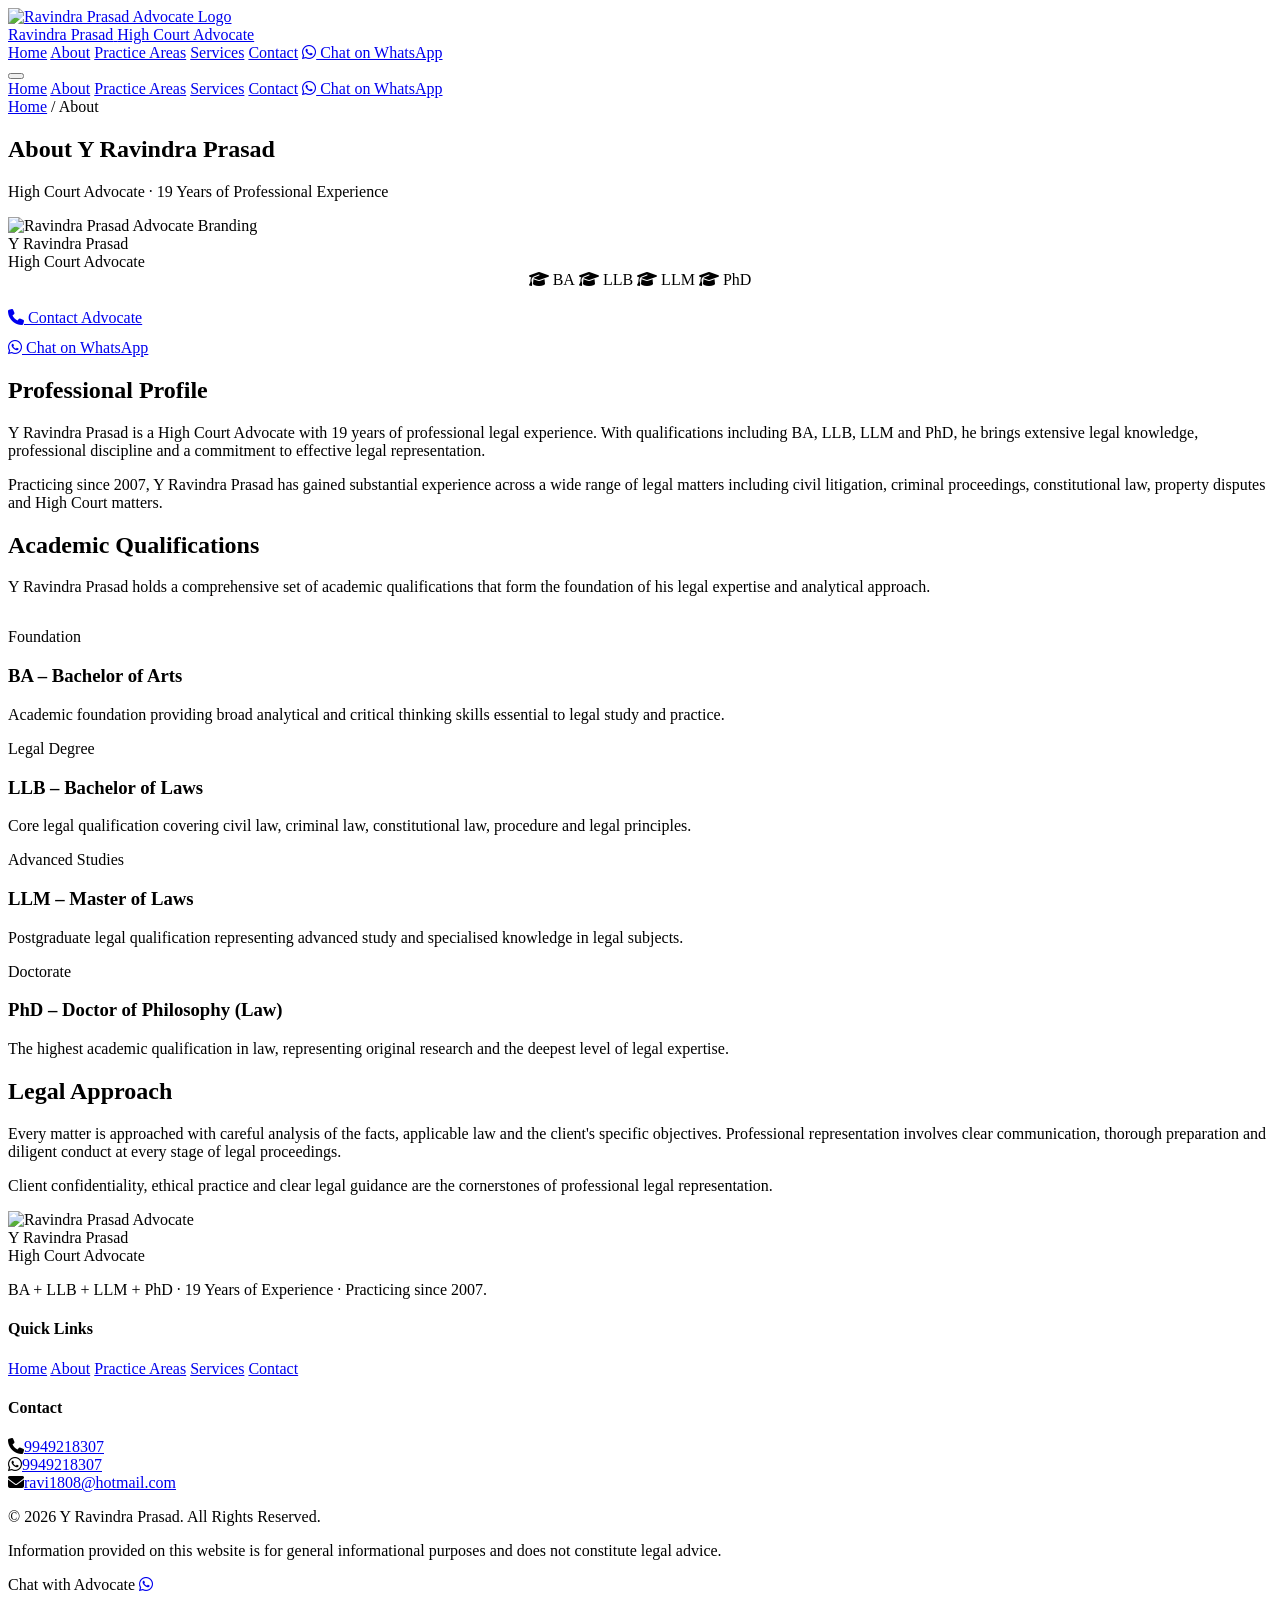
==== about.html @ c6a54601 "Add files via upload 1st build" ====
﻿<!DOCTYPE html>
<html lang="en">
<head>
    <meta charset="UTF-8">
    <meta name="viewport" content="width=device-width, initial-scale=1.0">
    <meta name="description" content="About Y Ravindra Prasad – High Court Advocate with 19 years of experience. Qualifications: BA, LLB, LLM, PhD. Professional profile and legal approach.">
    <meta property="og:title" content="About Y Ravindra Prasad | High Court Advocate">
    <meta name="robots" content="index, follow">
    <title>About | Y Ravindra Prasad – High Court Advocate</title>
    <link rel="stylesheet" href="https://cdnjs.cloudflare.com/ajax/libs/font-awesome/6.5.0/css/all.min.css" crossorigin="anonymous">
    <link rel="stylesheet" href="css/site.css">
    <link rel="stylesheet" href="css/responsive.css">
</head>
<body>

<!-- HEADER (same across all pages) -->
<header id="site-header" role="banner">
    <div class="header-inner">
        <a href="index.html" class="header-logo" aria-label="Ravindra Prasad Advocate Home">
            <img src="images/logo.jpg" alt="Ravindra Prasad Advocate Logo" width="52" height="52">
            <div class="header-logo-text">
                <span class="header-logo-name">Ravindra Prasad</span>
                <span class="header-logo-title">High Court Advocate</span>
            </div>
        </a>
        <nav class="header-nav" role="navigation" aria-label="Main navigation">
            <a href="index.html"          class="nav-link">Home</a>
            <a href="about.html"          class="nav-link">About</a>
            <a href="practice-areas.html" class="nav-link">Practice Areas</a>
            <a href="services.html"       class="nav-link">Services</a>
            <a href="contact.html"        class="nav-link">Contact</a>
            <a href="https://wa.me/919949218307?text=Hello%20Y%20Ravindra%20Prasad%2C%20I%20would%20like%20to%20discuss%20a%20legal%20matter."
               target="_blank" rel="noopener noreferrer" class="btn-whatsapp-nav" aria-label="Chat on WhatsApp">
                <i class="fab fa-whatsapp" aria-hidden="true"></i> Chat on WhatsApp
            </a>
        </nav>
        <button class="hamburger" id="hamburger-btn" aria-label="Toggle mobile menu" aria-expanded="false" aria-controls="mobile-nav">
            <span></span><span></span><span></span>
        </button>
    </div>
    <nav id="mobile-nav" class="mobile-nav" aria-label="Mobile navigation" aria-hidden="true">
        <a href="index.html"          class="nav-link">Home</a>
        <a href="about.html"          class="nav-link">About</a>
        <a href="practice-areas.html" class="nav-link">Practice Areas</a>
        <a href="services.html"       class="nav-link">Services</a>
        <a href="contact.html"        class="nav-link">Contact</a>
        <a href="https://wa.me/919949218307?text=Hello%20Y%20Ravindra%20Prasad%2C%20I%20would%20like%20to%20discuss%20a%20legal%20matter."
           target="_blank" rel="noopener noreferrer" class="btn-whatsapp-nav">
            <i class="fab fa-whatsapp" aria-hidden="true"></i> Chat on WhatsApp
        </a>
    </nav>
</header>

<main class="page-top">
    <!-- Page Hero -->
    <section class="page-hero" aria-labelledby="about-page-title">
        <div class="container">
            <nav class="breadcrumb" aria-label="Breadcrumb">
                <a href="index.html">Home</a>
                <span aria-hidden="true">/</span>
                <span aria-current="page">About</span>
            </nav>
            <h1 id="about-page-title">About <span>Y Ravindra Prasad</span></h1>
            <p>High Court Advocate · 19 Years of Professional Experience</p>
        </div>
    </section>

    <!-- About Content -->
    <section class="section section-white" aria-label="About the advocate">
        <div class="container">
            <div class="about-grid">
                <!-- Left: Logo Card -->
                <aside class="about-logo-box" aria-label="Advocate profile card">
                    <img src="images/logo.jpg" alt="Ravindra Prasad Advocate Branding" width="320" height="320">
                    <div class="about-name">Y Ravindra Prasad</div>
                    <div class="about-desig">High Court Advocate</div>
                    <div class="about-divider"></div>
                    <div style="display:flex;flex-wrap:wrap;justify-content:center;gap:4px;margin-bottom:20px;">
                        <span class="about-badge"><i class="fa fa-graduation-cap" aria-hidden="true"></i> BA</span>
                        <span class="about-badge"><i class="fa fa-graduation-cap" aria-hidden="true"></i> LLB</span>
                        <span class="about-badge"><i class="fa fa-graduation-cap" aria-hidden="true"></i> LLM</span>
                        <span class="about-badge"><i class="fa fa-graduation-cap" aria-hidden="true"></i> PhD</span>
                    </div>
                    <a href="contact.html" class="btn btn-gold" id="about-contact-btn" style="width:100%;justify-content:center;">
                        <i class="fa fa-phone" aria-hidden="true"></i> Contact Advocate
                    </a>
                    <div style="margin-top:12px;">
                        <a href="https://wa.me/919949218307?text=Hello%20Y%20Ravindra%20Prasad%2C%20I%20would%20like%20to%20discuss%20a%20legal%20matter."
                           target="_blank" rel="noopener noreferrer"
                           class="btn btn-whatsapp" id="about-wa-btn" style="width:100%;justify-content:center;" aria-label="WhatsApp Ravindra Prasad">
                            <i class="fab fa-whatsapp" aria-hidden="true"></i> Chat on WhatsApp
                        </a>
                    </div>
                </aside>

                <!-- Right: Content -->
                <div class="about-content">
                    <section aria-labelledby="profile-heading">
                        <h2 id="profile-heading" class="fade-up">Professional Profile</h2>
                        <p class="fade-up">
                            Y Ravindra Prasad is a High Court Advocate with 19 years of professional legal experience.
                            With qualifications including BA, LLB, LLM and PhD, he brings extensive legal knowledge,
                            professional discipline and a commitment to effective legal representation.
                        </p>
                        <p class="fade-up">
                            Practicing since 2007, Y Ravindra Prasad has gained substantial experience across a wide
                            range of legal matters including civil litigation, criminal proceedings, constitutional law,
                            property disputes and High Court matters.
                        </p>
                    </section>

                    <section class="mt-32" aria-labelledby="qualifications-heading">
                        <h2 id="qualifications-heading" class="fade-up">Academic Qualifications</h2>
                        <p class="fade-up" style="margin-bottom:32px;">
                            Y Ravindra Prasad holds a comprehensive set of academic qualifications that form the
                            foundation of his legal expertise and analytical approach.
                        </p>
                        <div class="timeline" role="list">
                            <div class="timeline-item fade-up" role="listitem">
                                <div class="timeline-dot" aria-hidden="true"></div>
                                <div class="timeline-year">Foundation</div>
                                <h3 class="timeline-title">BA – Bachelor of Arts</h3>
                                <p class="timeline-body">Academic foundation providing broad analytical and critical thinking skills essential to legal study and practice.</p>
                            </div>
                            <div class="timeline-item fade-up" role="listitem">
                                <div class="timeline-dot" aria-hidden="true"></div>
                                <div class="timeline-year">Legal Degree</div>
                                <h3 class="timeline-title">LLB – Bachelor of Laws</h3>
                                <p class="timeline-body">Core legal qualification covering civil law, criminal law, constitutional law, procedure and legal principles.</p>
                            </div>
                            <div class="timeline-item fade-up" role="listitem">
                                <div class="timeline-dot" aria-hidden="true"></div>
                                <div class="timeline-year">Advanced Studies</div>
                                <h3 class="timeline-title">LLM – Master of Laws</h3>
                                <p class="timeline-body">Postgraduate legal qualification representing advanced study and specialised knowledge in legal subjects.</p>
                            </div>
                            <div class="timeline-item fade-up" role="listitem">
                                <div class="timeline-dot" aria-hidden="true"></div>
                                <div class="timeline-year">Doctorate</div>
                                <h3 class="timeline-title">PhD – Doctor of Philosophy (Law)</h3>
                                <p class="timeline-body">The highest academic qualification in law, representing original research and the deepest level of legal expertise.</p>
                            </div>
                        </div>
                    </section>

                    <section class="mt-32" aria-labelledby="approach-heading">
                        <h2 id="approach-heading" class="fade-up">Legal Approach</h2>
                        <p class="fade-up">
                            Every matter is approached with careful analysis of the facts, applicable law and the
                            client's specific objectives. Professional representation involves clear communication,
                            thorough preparation and diligent conduct at every stage of legal proceedings.
                        </p>
                        <p class="fade-up">
                            Client confidentiality, ethical practice and clear legal guidance are the cornerstones
                            of professional legal representation.
                        </p>
                    </section>
                </div>
            </div>
        </div>
    </section>
</main>

<!-- FOOTER -->
<footer id="site-footer" role="contentinfo">
    <div class="container">
        <div class="footer-grid">
            <div class="footer-brand">
                <div class="footer-logo">
                    <img src="images/logo.jpg" alt="Ravindra Prasad Advocate" width="48" height="48">
                    <div>
                        <div class="footer-logo-name">Y Ravindra Prasad</div>
                        <div class="footer-logo-title">High Court Advocate</div>
                    </div>
                </div>
                <p class="footer-desc">BA + LLB + LLM + PhD · 19 Years of Experience · Practicing since 2007.</p>
                
            </div>
            
                        <div class="footer-col">
                <h4>Quick Links</h4>
                <nav class="footer-links" aria-label="Footer navigation">
                    <a href="index.html">Home</a>
                    <a href="about.html">About</a>
                    <a href="practice-areas.html">Practice Areas</a>
                    <a href="services.html">Services</a>
                    <a href="contact.html">Contact</a>
                </nav>
            </div>
<div class="footer-col">
                <h4>Contact</h4>
                <div class="footer-contact-items">
                    <div class="footer-contact-item"><i class="fa fa-phone" aria-hidden="true"></i><a href="tel:+919949218307">9949218307</a></div>
                    <div class="footer-contact-item"><i class="fab fa-whatsapp" aria-hidden="true"></i><a href="https://wa.me/919949218307" target="_blank" rel="noopener noreferrer">9949218307</a></div>
                    <div class="footer-contact-item"><i class="fa fa-envelope" aria-hidden="true"></i><a href="mailto:ravi1808@hotmail.com">ravi1808@hotmail.com</a></div>
                </div>
            </div>
        </div>
        <div class="footer-bottom">
            <p class="footer-copy">&copy; 2026 Y Ravindra Prasad. All Rights Reserved.</p>
            <p class="footer-legal">Information provided on this website is for general informational purposes and does not constitute legal advice.</p>
        </div>
    </div>
</footer>

<div id="float-wa" aria-label="WhatsApp quick contact">
    <span class="float-wa-tooltip">Chat with Advocate</span>
    <a href="https://wa.me/919949218307?text=Hello%20Y%20Ravindra%20Prasad%2C%20I%20would%20like%20to%20discuss%20a%20legal%20matter."
       target="_blank" rel="noopener noreferrer" class="float-wa-btn" id="float-wa-btn" aria-label="Open WhatsApp">
        <i class="fab fa-whatsapp" aria-hidden="true"></i>
    </a>
</div>

<script src="https://code.jquery.com/jquery-3.7.1.min.js" crossorigin="anonymous"></script>
<script src="js/navigation.js"></script>
<script src="js/site.js"></script>
</body>
</html>
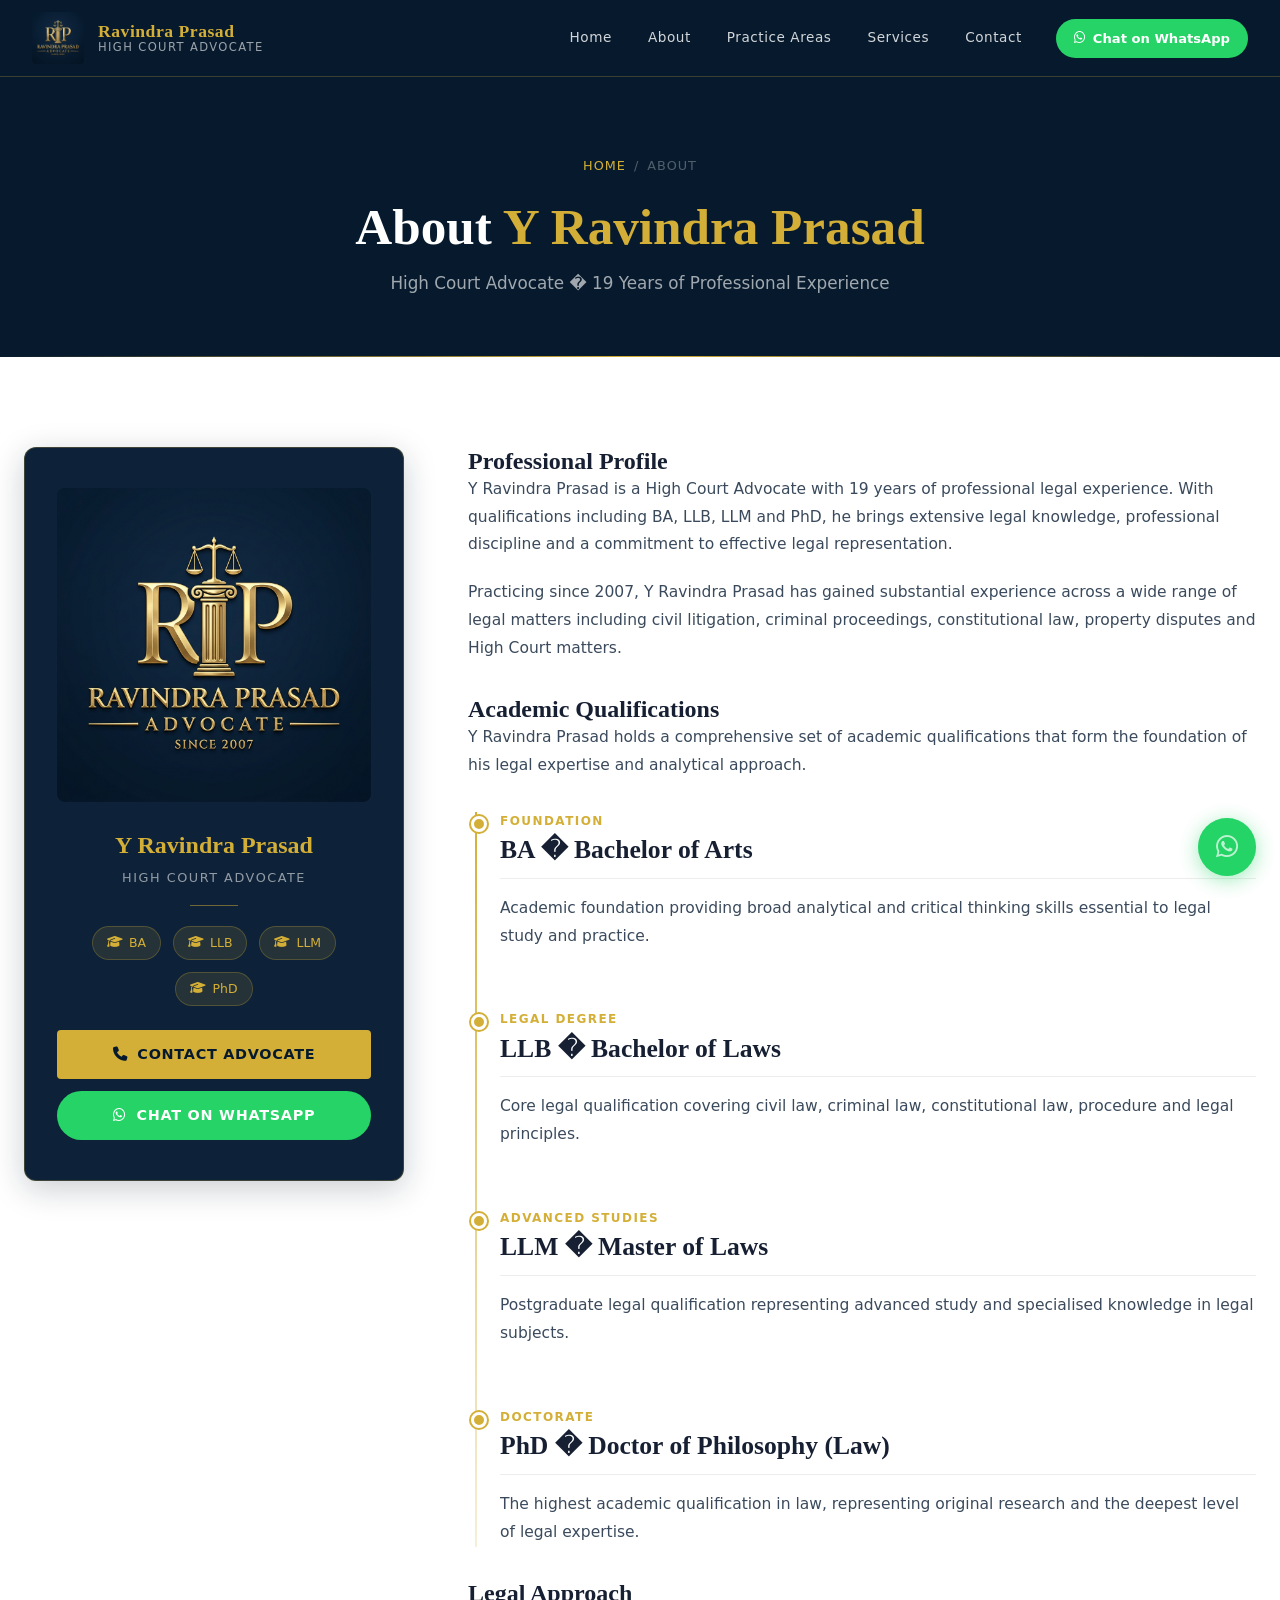
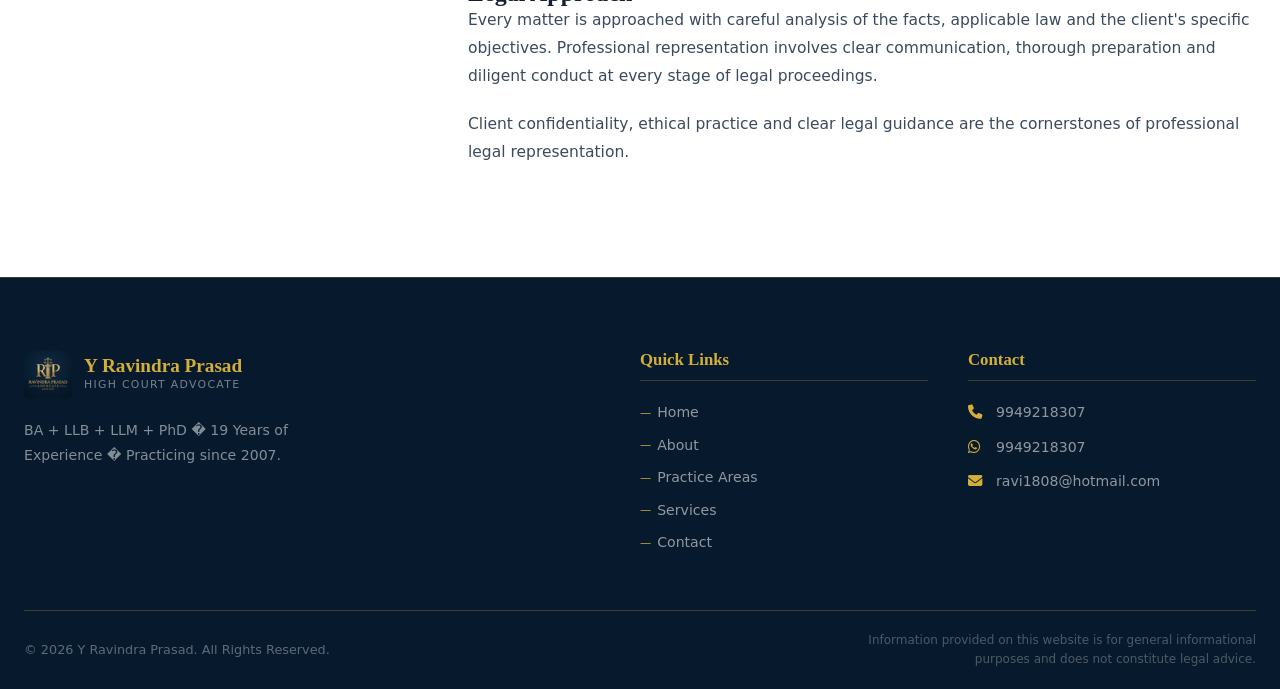
==== commit 7d62b51b: "Add files via upload cleared folder structure" ====
--- a/about.html
+++ b/about.html
@@ -1,34 +1,34 @@
-﻿<!DOCTYPE html>
+<!DOCTYPE html>
 <html lang="en">
 <head>
     <meta charset="UTF-8">
     <meta name="viewport" content="width=device-width, initial-scale=1.0">
-    <meta name="description" content="About Y Ravindra Prasad – High Court Advocate with 19 years of experience. Qualifications: BA, LLB, LLM, PhD. Professional profile and legal approach.">
+    <meta name="description" content="About Y Ravindra Prasad � High Court Advocate with 19 years of experience. Qualifications: BA, LLB, LLM, PhD. Professional profile and legal approach.">
     <meta property="og:title" content="About Y Ravindra Prasad | High Court Advocate">
     <meta name="robots" content="index, follow">
-    <title>About | Y Ravindra Prasad – High Court Advocate</title>
+    <title>About | Y Ravindra Prasad � High Court Advocate</title>
     <link rel="stylesheet" href="https://cdnjs.cloudflare.com/ajax/libs/font-awesome/6.5.0/css/all.min.css" crossorigin="anonymous">
-    <link rel="stylesheet" href="css/site.css">
-    <link rel="stylesheet" href="css/responsive.css">
+    <link rel="stylesheet" href="./site.css">
+    <link rel="stylesheet" href="./responsive.css">
 </head>
 <body>
 
 <!-- HEADER (same across all pages) -->
 <header id="site-header" role="banner">
     <div class="header-inner">
-        <a href="index.html" class="header-logo" aria-label="Ravindra Prasad Advocate Home">
-            <img src="images/logo.jpg" alt="Ravindra Prasad Advocate Logo" width="52" height="52">
+        <a href="./index.html" class="header-logo" aria-label="Ravindra Prasad Advocate Home">
+            <img src="./logo.jpg" alt="Ravindra Prasad Advocate Logo" width="52" height="52">
             <div class="header-logo-text">
                 <span class="header-logo-name">Ravindra Prasad</span>
                 <span class="header-logo-title">High Court Advocate</span>
             </div>
         </a>
         <nav class="header-nav" role="navigation" aria-label="Main navigation">
-            <a href="index.html"          class="nav-link">Home</a>
-            <a href="about.html"          class="nav-link">About</a>
-            <a href="practice-areas.html" class="nav-link">Practice Areas</a>
-            <a href="services.html"       class="nav-link">Services</a>
-            <a href="contact.html"        class="nav-link">Contact</a>
+            <a href="./index.html"          class="nav-link">Home</a>
+            <a href="./about.html"          class="nav-link">About</a>
+            <a href="./practice-areas.html" class="nav-link">Practice Areas</a>
+            <a href="./services.html"       class="nav-link">Services</a>
+            <a href="./contact.html"        class="nav-link">Contact</a>
             <a href="https://wa.me/919949218307?text=Hello%20Y%20Ravindra%20Prasad%2C%20I%20would%20like%20to%20discuss%20a%20legal%20matter."
                target="_blank" rel="noopener noreferrer" class="btn-whatsapp-nav" aria-label="Chat on WhatsApp">
                 <i class="fab fa-whatsapp" aria-hidden="true"></i> Chat on WhatsApp
@@ -39,11 +39,11 @@
         </button>
     </div>
     <nav id="mobile-nav" class="mobile-nav" aria-label="Mobile navigation" aria-hidden="true">
-        <a href="index.html"          class="nav-link">Home</a>
-        <a href="about.html"          class="nav-link">About</a>
-        <a href="practice-areas.html" class="nav-link">Practice Areas</a>
-        <a href="services.html"       class="nav-link">Services</a>
-        <a href="contact.html"        class="nav-link">Contact</a>
+        <a href="./index.html"          class="nav-link">Home</a>
+        <a href="./about.html"          class="nav-link">About</a>
+        <a href="./practice-areas.html" class="nav-link">Practice Areas</a>
+        <a href="./services.html"       class="nav-link">Services</a>
+        <a href="./contact.html"        class="nav-link">Contact</a>
         <a href="https://wa.me/919949218307?text=Hello%20Y%20Ravindra%20Prasad%2C%20I%20would%20like%20to%20discuss%20a%20legal%20matter."
            target="_blank" rel="noopener noreferrer" class="btn-whatsapp-nav">
             <i class="fab fa-whatsapp" aria-hidden="true"></i> Chat on WhatsApp
@@ -56,12 +56,12 @@
     <section class="page-hero" aria-labelledby="about-page-title">
         <div class="container">
             <nav class="breadcrumb" aria-label="Breadcrumb">
-                <a href="index.html">Home</a>
+                <a href="./index.html">Home</a>
                 <span aria-hidden="true">/</span>
                 <span aria-current="page">About</span>
             </nav>
             <h1 id="about-page-title">About <span>Y Ravindra Prasad</span></h1>
-            <p>High Court Advocate · 19 Years of Professional Experience</p>
+            <p>High Court Advocate � 19 Years of Professional Experience</p>
         </div>
     </section>
 
@@ -71,7 +71,7 @@
             <div class="about-grid">
                 <!-- Left: Logo Card -->
                 <aside class="about-logo-box" aria-label="Advocate profile card">
-                    <img src="images/logo.jpg" alt="Ravindra Prasad Advocate Branding" width="320" height="320">
+                    <img src="./logo.jpg" alt="Ravindra Prasad Advocate Branding" width="320" height="320">
                     <div class="about-name">Y Ravindra Prasad</div>
                     <div class="about-desig">High Court Advocate</div>
                     <div class="about-divider"></div>
@@ -81,7 +81,7 @@
                         <span class="about-badge"><i class="fa fa-graduation-cap" aria-hidden="true"></i> LLM</span>
                         <span class="about-badge"><i class="fa fa-graduation-cap" aria-hidden="true"></i> PhD</span>
                     </div>
-                    <a href="contact.html" class="btn btn-gold" id="about-contact-btn" style="width:100%;justify-content:center;">
+                    <a href="./contact.html" class="btn btn-gold" id="about-contact-btn" style="width:100%;justify-content:center;">
                         <i class="fa fa-phone" aria-hidden="true"></i> Contact Advocate
                     </a>
                     <div style="margin-top:12px;">
@@ -119,25 +119,25 @@
                             <div class="timeline-item fade-up" role="listitem">
                                 <div class="timeline-dot" aria-hidden="true"></div>
                                 <div class="timeline-year">Foundation</div>
-                                <h3 class="timeline-title">BA – Bachelor of Arts</h3>
+                                <h3 class="timeline-title">BA � Bachelor of Arts</h3>
                                 <p class="timeline-body">Academic foundation providing broad analytical and critical thinking skills essential to legal study and practice.</p>
                             </div>
                             <div class="timeline-item fade-up" role="listitem">
                                 <div class="timeline-dot" aria-hidden="true"></div>
                                 <div class="timeline-year">Legal Degree</div>
-                                <h3 class="timeline-title">LLB – Bachelor of Laws</h3>
+                                <h3 class="timeline-title">LLB � Bachelor of Laws</h3>
                                 <p class="timeline-body">Core legal qualification covering civil law, criminal law, constitutional law, procedure and legal principles.</p>
                             </div>
                             <div class="timeline-item fade-up" role="listitem">
                                 <div class="timeline-dot" aria-hidden="true"></div>
                                 <div class="timeline-year">Advanced Studies</div>
-                                <h3 class="timeline-title">LLM – Master of Laws</h3>
+                                <h3 class="timeline-title">LLM � Master of Laws</h3>
                                 <p class="timeline-body">Postgraduate legal qualification representing advanced study and specialised knowledge in legal subjects.</p>
                             </div>
                             <div class="timeline-item fade-up" role="listitem">
                                 <div class="timeline-dot" aria-hidden="true"></div>
                                 <div class="timeline-year">Doctorate</div>
-                                <h3 class="timeline-title">PhD – Doctor of Philosophy (Law)</h3>
+                                <h3 class="timeline-title">PhD � Doctor of Philosophy (Law)</h3>
                                 <p class="timeline-body">The highest academic qualification in law, representing original research and the deepest level of legal expertise.</p>
                             </div>
                         </div>
@@ -167,24 +167,24 @@
         <div class="footer-grid">
             <div class="footer-brand">
                 <div class="footer-logo">
-                    <img src="images/logo.jpg" alt="Ravindra Prasad Advocate" width="48" height="48">
+                    <img src="./logo.jpg" alt="Ravindra Prasad Advocate" width="48" height="48">
                     <div>
                         <div class="footer-logo-name">Y Ravindra Prasad</div>
                         <div class="footer-logo-title">High Court Advocate</div>
                     </div>
                 </div>
-                <p class="footer-desc">BA + LLB + LLM + PhD · 19 Years of Experience · Practicing since 2007.</p>
+                <p class="footer-desc">BA + LLB + LLM + PhD � 19 Years of Experience � Practicing since 2007.</p>
                 
             </div>
             
                         <div class="footer-col">
                 <h4>Quick Links</h4>
                 <nav class="footer-links" aria-label="Footer navigation">
-                    <a href="index.html">Home</a>
-                    <a href="about.html">About</a>
-                    <a href="practice-areas.html">Practice Areas</a>
-                    <a href="services.html">Services</a>
-                    <a href="contact.html">Contact</a>
+                    <a href="./index.html">Home</a>
+                    <a href="./about.html">About</a>
+                    <a href="./practice-areas.html">Practice Areas</a>
+                    <a href="./services.html">Services</a>
+                    <a href="./contact.html">Contact</a>
                 </nav>
             </div>
 <div class="footer-col">
@@ -212,7 +212,7 @@
 </div>
 
 <script src="https://code.jquery.com/jquery-3.7.1.min.js" crossorigin="anonymous"></script>
-<script src="js/navigation.js"></script>
-<script src="js/site.js"></script>
+<script src="./navigation.js"></script>
+<script src="./site.js"></script>
 </body>
 </html>
--- a/site.css
+++ b/site.css
@@ -0,0 +1,1111 @@
+/* ================================================================
+   RAVINDRA PRASAD – HIGH COURT ADVOCATE
+   site.css – Core Design System
+   ================================================================ */
+
+/* ── Google Fonts ─────────────────────────────────────────────── */
+@import url('https://fonts.googleapis.com/css2?family=Cormorant+Garamond:ital,wght@0,300;0,400;0,500;0,600;0,700;1,400;1,600&family=Inter:wght@300;400;500;600;700&display=swap');
+
+/* ── CSS Custom Properties (Design Tokens) ───────────────────── */
+:root {
+    --navy:          #071A2D;
+    --navy-mid:      #0B1F33;
+    --navy-light:    #102A43;
+    --navy-card:     #0D2238;
+    --gold:          #D4AF37;
+    --gold-light:    #E6C766;
+    --gold-dim:      #B8962E;
+    --gold-pale:     rgba(212,175,55,0.12);
+    --white:         #FFFFFF;
+    --off-white:     #F7F8FA;
+    --text-dark:     #172033;
+    --text-mid:      #3A4A5C;
+    --text-muted:    #6B7A8D;
+    --border-gold:   rgba(212,175,55,0.25);
+    --border-light:  rgba(255,255,255,0.08);
+    --shadow-sm:     0 2px 12px rgba(7,26,45,0.15);
+    --shadow-md:     0 8px 32px rgba(7,26,45,0.22);
+    --shadow-lg:     0 16px 56px rgba(7,26,45,0.30);
+    --radius-sm:     4px;
+    --radius-md:     8px;
+    --radius-lg:     12px;
+    --transition:    all 0.3s cubic-bezier(0.4,0,0.2,1);
+    --font-heading:  'Cormorant Garamond', Georgia, serif;
+    --font-body:     'Inter', system-ui, sans-serif;
+}
+
+/* ── Reset & Base ─────────────────────────────────────────────── */
+*, *::before, *::after { box-sizing: border-box; margin: 0; padding: 0; }
+
+html { scroll-behavior: smooth; font-size: 16px; }
+
+body {
+    font-family: var(--font-body);
+    color: var(--text-dark);
+    background: var(--off-white);
+    line-height: 1.6;
+    -webkit-font-smoothing: antialiased;
+}
+
+img { max-width: 100%; height: auto; display: block; }
+a { text-decoration: none; color: inherit; }
+ul { list-style: none; }
+
+/* ── Typography ───────────────────────────────────────────────── */
+h1, h2, h3, h4, h5 { font-family: var(--font-heading); line-height: 1.2; }
+
+.heading-xl  { font-size: clamp(2.2rem, 4.5vw, 3.6rem); font-weight: 600; }
+.heading-lg  { font-size: clamp(1.8rem, 3.5vw, 2.8rem); font-weight: 600; }
+.heading-md  { font-size: clamp(1.4rem, 2.5vw, 2rem);   font-weight: 500; }
+.heading-sm  { font-size: 1.25rem; font-weight: 600; }
+
+.text-gold   { color: var(--gold); }
+.text-white  { color: var(--white); }
+.text-muted  { color: var(--text-muted); }
+.text-center { text-align: center; }
+
+/* ── Section Utilities ────────────────────────────────────────── */
+.section { padding: 90px 0; }
+.section-navy { background: var(--navy); color: var(--white); }
+.section-white { background: var(--white); }
+.section-off  { background: var(--off-white); }
+
+.container {
+    max-width: 1200px;
+    margin: 0 auto;
+    padding: 0 24px;
+}
+
+.section-header {
+    text-align: center;
+    margin-bottom: 60px;
+}
+.section-header h2 {
+    font-family: var(--font-heading);
+    font-size: clamp(2rem, 4vw, 3rem);
+    font-weight: 600;
+}
+.section-header .gold-line {
+    display: inline-block;
+    width: 64px;
+    height: 2px;
+    background: var(--gold);
+    margin: 16px auto;
+}
+.section-header p {
+    font-size: 1.05rem;
+    color: var(--text-muted);
+    max-width: 560px;
+    margin: 0 auto;
+}
+.section-navy .section-header p { color: rgba(255,255,255,0.65); }
+
+/* ── HEADER ───────────────────────────────────────────────────── */
+#site-header {
+    position: fixed;
+    top: 0; left: 0; right: 0;
+    z-index: 1000;
+    background: var(--navy);
+    border-bottom: 1px solid var(--border-gold);
+    transition: var(--transition);
+}
+#site-header.scrolled {
+    background: rgba(7,26,45,0.97);
+    backdrop-filter: blur(12px);
+    box-shadow: var(--shadow-md);
+}
+
+.header-inner {
+    display: flex;
+    align-items: center;
+    justify-content: space-between;
+    height: 76px;
+    padding: 0 32px;
+    max-width: 1280px;
+    margin: 0 auto;
+}
+
+/* Logo */
+.header-logo {
+    display: flex;
+    align-items: center;
+    gap: 14px;
+    text-decoration: none;
+    flex-shrink: 0;
+}
+.header-logo img {
+    height: 52px;
+    width: auto;
+    object-fit: contain;
+    border-radius: var(--radius-sm);
+}
+.header-logo-text { display: flex; flex-direction: column; line-height: 1.1; }
+.header-logo-name {
+    font-family: var(--font-heading);
+    font-size: 1.1rem;
+    font-weight: 600;
+    color: var(--gold);
+    letter-spacing: 0.03em;
+}
+.header-logo-title {
+    font-size: 0.72rem;
+    color: rgba(255,255,255,0.6);
+    letter-spacing: 0.12em;
+    text-transform: uppercase;
+}
+
+/* Navigation */
+.header-nav { display: flex; align-items: center; gap: 8px; }
+.nav-link {
+    font-size: 0.85rem;
+    font-weight: 500;
+    color: rgba(255,255,255,0.82);
+    padding: 8px 14px;
+    border-radius: var(--radius-sm);
+    letter-spacing: 0.04em;
+    transition: var(--transition);
+    position: relative;
+}
+.nav-link::after {
+    content: '';
+    position: absolute;
+    bottom: 2px; left: 14px; right: 14px;
+    height: 1.5px;
+    background: var(--gold);
+    transform: scaleX(0);
+    transition: transform 0.25s ease;
+}
+.nav-link:hover, .nav-link.active { color: var(--gold); }
+.nav-link:hover::after, .nav-link.active::after { transform: scaleX(1); }
+
+/* WhatsApp Button */
+.btn-whatsapp-nav {
+    display: flex;
+    align-items: center;
+    gap: 8px;
+    background: #25D366;
+    color: var(--white);
+    padding: 9px 18px;
+    border-radius: 50px;
+    font-size: 0.82rem;
+    font-weight: 600;
+    margin-left: 12px;
+    transition: var(--transition);
+    white-space: nowrap;
+}
+.btn-whatsapp-nav:hover { background: #20ba58; transform: translateY(-1px); box-shadow: 0 4px 16px rgba(37,211,102,0.4); }
+
+/* Hamburger */
+.hamburger {
+    display: none;
+    flex-direction: column;
+    gap: 5px;
+    cursor: pointer;
+    padding: 8px;
+    background: none;
+    border: none;
+}
+.hamburger span {
+    display: block;
+    width: 24px;
+    height: 2px;
+    background: var(--gold);
+    border-radius: 2px;
+    transition: var(--transition);
+}
+.hamburger.open span:nth-child(1) { transform: rotate(45deg) translate(5px, 5px); }
+.hamburger.open span:nth-child(2) { opacity: 0; }
+.hamburger.open span:nth-child(3) { transform: rotate(-45deg) translate(5px, -5px); }
+
+/* Mobile Nav */
+.mobile-nav {
+    display: none;
+    flex-direction: column;
+    background: var(--navy-mid);
+    padding: 16px 24px 24px;
+    border-top: 1px solid var(--border-gold);
+}
+.mobile-nav.open { display: flex; }
+.mobile-nav .nav-link { padding: 12px 0; border-bottom: 1px solid var(--border-light); border-radius: 0; }
+.mobile-nav .nav-link::after { display: none; }
+.mobile-nav .btn-whatsapp-nav { margin: 16px 0 0; justify-content: center; }
+
+/* Page spacer */
+.page-top { padding-top: 76px; }
+
+/* ── BUTTONS ──────────────────────────────────────────────────── */
+.btn {
+    display: inline-flex;
+    align-items: center;
+    gap: 10px;
+    padding: 13px 28px;
+    border-radius: var(--radius-sm);
+    font-family: var(--font-body);
+    font-size: 0.9rem;
+    font-weight: 600;
+    letter-spacing: 0.05em;
+    text-transform: uppercase;
+    cursor: pointer;
+    border: none;
+    transition: var(--transition);
+}
+.btn-gold {
+    background: var(--gold);
+    color: var(--navy);
+}
+.btn-gold:hover {
+    background: var(--gold-light);
+    transform: translateY(-2px);
+    box-shadow: 0 8px 24px rgba(212,175,55,0.35);
+}
+.btn-outline-gold {
+    background: transparent;
+    color: var(--gold);
+    border: 1.5px solid var(--gold);
+}
+.btn-outline-gold:hover {
+    background: var(--gold-pale);
+    transform: translateY(-2px);
+}
+.btn-outline-white {
+    background: transparent;
+    color: var(--white);
+    border: 1.5px solid rgba(255,255,255,0.5);
+}
+.btn-outline-white:hover {
+    border-color: var(--gold);
+    color: var(--gold);
+}
+.btn-whatsapp {
+    background: #25D366;
+    color: var(--white);
+    border-radius: 50px;
+}
+.btn-whatsapp:hover {
+    background: #20ba58;
+    transform: translateY(-2px);
+    box-shadow: 0 6px 20px rgba(37,211,102,0.4);
+}
+
+/* ── HERO (HOME) ──────────────────────────────────────────────── */
+#hero {
+    background: var(--navy);
+    min-height: 100vh;
+    display: flex;
+    align-items: center;
+    position: relative;
+    overflow: hidden;
+}
+
+/* Subtle gold decorative lines */
+#hero::before {
+    content: '';
+    position: absolute;
+    top: 0; right: 0; bottom: 0; left: 0;
+    background:
+        linear-gradient(135deg, rgba(212,175,55,0.04) 0%, transparent 50%),
+        radial-gradient(ellipse at 80% 50%, rgba(212,175,55,0.05) 0%, transparent 60%);
+    pointer-events: none;
+}
+
+.hero-inner {
+    display: grid;
+    grid-template-columns: 1fr 420px;
+    gap: 80px;
+    align-items: center;
+    padding: 100px 0 80px;
+}
+
+.hero-label {
+    display: inline-flex;
+    align-items: center;
+    gap: 10px;
+    font-size: 0.78rem;
+    font-weight: 600;
+    letter-spacing: 0.18em;
+    text-transform: uppercase;
+    color: var(--gold);
+    margin-bottom: 20px;
+}
+.hero-label::before {
+    content: '';
+    display: block;
+    width: 32px;
+    height: 1.5px;
+    background: var(--gold);
+}
+
+.hero-name {
+    font-family: var(--font-heading);
+    font-size: clamp(2.8rem, 5vw, 4.2rem);
+    font-weight: 700;
+    color: var(--white);
+    line-height: 1.05;
+    margin-bottom: 16px;
+}
+.hero-name span { color: var(--gold); }
+
+.hero-quals {
+    font-family: var(--font-heading);
+    font-size: 1.1rem;
+    color: var(--gold-light);
+    letter-spacing: 0.1em;
+    margin-bottom: 8px;
+}
+
+.hero-exp {
+    font-size: 0.85rem;
+    color: rgba(255,255,255,0.5);
+    letter-spacing: 0.08em;
+    text-transform: uppercase;
+    margin-bottom: 28px;
+}
+
+.hero-desc {
+    font-size: 1.05rem;
+    color: rgba(255,255,255,0.72);
+    max-width: 500px;
+    line-height: 1.75;
+    margin-bottom: 40px;
+}
+
+.hero-actions { display: flex; gap: 16px; flex-wrap: wrap; }
+
+/* Logo Card */
+.hero-logo-card {
+    background: var(--navy-card);
+    border: 1px solid var(--border-gold);
+    border-radius: var(--radius-lg);
+    padding: 40px;
+    text-align: center;
+    box-shadow: var(--shadow-lg);
+    position: relative;
+    overflow: hidden;
+}
+.hero-logo-card::before {
+    content: '';
+    position: absolute;
+    top: -50%;
+    left: -50%;
+    width: 200%;
+    height: 200%;
+    background: radial-gradient(circle, rgba(212,175,55,0.06) 0%, transparent 60%);
+    pointer-events: none;
+}
+.hero-logo-card img {
+    width: 100%;
+    max-width: 300px;
+    margin: 0 auto 24px;
+    border-radius: var(--radius-md);
+}
+.hero-logo-since {
+    font-size: 0.75rem;
+    letter-spacing: 0.18em;
+    text-transform: uppercase;
+    color: rgba(255,255,255,0.45);
+    margin-top: 4px;
+}
+
+/* ── STATS SECTION ────────────────────────────────────────────── */
+#stats { background: var(--gold); padding: 56px 0; }
+.stats-grid {
+    display: grid;
+    grid-template-columns: repeat(5, 1fr);
+    gap: 0;
+}
+.stat-item {
+    text-align: center;
+    padding: 24px 16px;
+    border-right: 1px solid rgba(7,26,45,0.15);
+}
+.stat-item:last-child { border-right: none; }
+.stat-value {
+    font-family: var(--font-heading);
+    font-size: 2.4rem;
+    font-weight: 700;
+    color: var(--navy);
+    line-height: 1;
+    margin-bottom: 6px;
+}
+.stat-label {
+    font-size: 0.78rem;
+    font-weight: 600;
+    color: var(--navy-mid);
+    letter-spacing: 0.1em;
+    text-transform: uppercase;
+}
+.stat-sub {
+    font-size: 0.72rem;
+    color: rgba(7,26,45,0.6);
+    margin-top: 2px;
+}
+
+/* ── PAGE HERO (Inner Pages) ──────────────────────────────────── */
+.page-hero {
+    background: var(--navy);
+    padding: 80px 0 60px;
+    text-align: center;
+    position: relative;
+    overflow: hidden;
+}
+.page-hero::after {
+    content: '';
+    position: absolute;
+    bottom: 0; left: 0; right: 0;
+    height: 1px;
+    background: linear-gradient(to right, transparent, var(--gold), transparent);
+}
+.page-hero h1 {
+    font-family: var(--font-heading);
+    font-size: clamp(2.2rem, 4vw, 3.2rem);
+    color: var(--white);
+    margin-bottom: 12px;
+}
+.page-hero h1 span { color: var(--gold); }
+.page-hero p {
+    color: rgba(255,255,255,0.62);
+    font-size: 1.05rem;
+    max-width: 560px;
+    margin: 0 auto;
+}
+.breadcrumb {
+    display: flex;
+    align-items: center;
+    justify-content: center;
+    gap: 8px;
+    font-size: 0.8rem;
+    color: rgba(255,255,255,0.45);
+    margin-bottom: 20px;
+    text-transform: uppercase;
+    letter-spacing: 0.08em;
+}
+.breadcrumb a { color: var(--gold); }
+.breadcrumb span { color: rgba(255,255,255,0.3); }
+
+/* ── CARDS ────────────────────────────────────────────────────── */
+.card {
+    background: var(--white);
+    border-radius: var(--radius-md);
+    border: 1px solid rgba(0,0,0,0.06);
+    padding: 32px;
+    transition: var(--transition);
+    position: relative;
+    overflow: hidden;
+}
+.card:hover {
+    transform: translateY(-4px);
+    box-shadow: var(--shadow-md);
+    border-color: rgba(212,175,55,0.4);
+}
+.card-navy {
+    background: var(--navy-card);
+    border-color: var(--border-gold);
+    color: var(--white);
+}
+.card-navy:hover {
+    background: var(--navy-light);
+    box-shadow: 0 8px 32px rgba(212,175,55,0.15);
+}
+
+.card-icon {
+    width: 52px;
+    height: 52px;
+    background: var(--gold-pale);
+    border: 1px solid var(--border-gold);
+    border-radius: var(--radius-sm);
+    display: flex;
+    align-items: center;
+    justify-content: center;
+    margin-bottom: 20px;
+    font-size: 1.4rem;
+    color: var(--gold);
+    flex-shrink: 0;
+}
+.card-navy .card-icon { background: rgba(212,175,55,0.1); }
+
+.card-title {
+    font-family: var(--font-heading);
+    font-size: 1.25rem;
+    font-weight: 600;
+    color: var(--text-dark);
+    margin-bottom: 10px;
+}
+.card-navy .card-title { color: var(--white); }
+.card-desc {
+    font-size: 0.9rem;
+    color: var(--text-muted);
+    line-height: 1.65;
+}
+.card-navy .card-desc { color: rgba(255,255,255,0.6); }
+
+/* Card accent strip */
+.card::before {
+    content: '';
+    position: absolute;
+    top: 0; left: 0; right: 0;
+    height: 2px;
+    background: var(--gold);
+    transform: scaleX(0);
+    transform-origin: left;
+    transition: transform 0.35s ease;
+}
+.card:hover::before { transform: scaleX(1); }
+
+/* Grid layouts */
+.grid-2 { display: grid; grid-template-columns: 1fr 1fr; gap: 28px; }
+.grid-3 { display: grid; grid-template-columns: repeat(3, 1fr); gap: 28px; }
+.grid-4 { display: grid; grid-template-columns: repeat(4, 1fr); gap: 24px; }
+
+/* ── ABOUT PAGE ───────────────────────────────────────────────── */
+.about-grid {
+    display: grid;
+    grid-template-columns: 380px 1fr;
+    gap: 64px;
+    align-items: start;
+}
+.about-logo-box {
+    position: sticky;
+    top: 96px;
+    background: var(--navy-card);
+    border: 1px solid var(--border-gold);
+    border-radius: var(--radius-lg);
+    padding: 40px 32px;
+    text-align: center;
+    box-shadow: var(--shadow-md);
+}
+.about-logo-box img {
+    width: 100%;
+    border-radius: var(--radius-md);
+    margin-bottom: 24px;
+}
+.about-name {
+    font-family: var(--font-heading);
+    font-size: 1.5rem;
+    font-weight: 600;
+    color: var(--gold);
+    margin-bottom: 4px;
+}
+.about-desig {
+    font-size: 0.8rem;
+    letter-spacing: 0.12em;
+    text-transform: uppercase;
+    color: rgba(255,255,255,0.55);
+}
+.about-divider {
+    width: 48px;
+    height: 1px;
+    background: var(--gold);
+    margin: 16px auto;
+    opacity: 0.5;
+}
+.about-badge {
+    display: inline-flex;
+    align-items: center;
+    gap: 6px;
+    background: var(--gold-pale);
+    border: 1px solid var(--border-gold);
+    border-radius: 50px;
+    padding: 6px 14px;
+    font-size: 0.78rem;
+    color: var(--gold);
+    margin: 4px;
+}
+
+.about-content h3 {
+    font-family: var(--font-heading);
+    font-size: 1.6rem;
+    color: var(--text-dark);
+    margin-bottom: 16px;
+    padding-bottom: 12px;
+    border-bottom: 1px solid rgba(0,0,0,0.07);
+}
+.about-content p {
+    font-size: 0.97rem;
+    color: var(--text-mid);
+    line-height: 1.8;
+    margin-bottom: 20px;
+}
+
+/* Timeline */
+.timeline { position: relative; padding-left: 32px; }
+.timeline::before {
+    content: '';
+    position: absolute;
+    left: 7px; top: 0; bottom: 0;
+    width: 1.5px;
+    background: linear-gradient(to bottom, var(--gold), rgba(212,175,55,0.2));
+}
+.timeline-item {
+    position: relative;
+    padding-bottom: 40px;
+}
+.timeline-item:last-child { padding-bottom: 0; }
+.timeline-dot {
+    position: absolute;
+    left: -29px;
+    top: 4px;
+    width: 16px;
+    height: 16px;
+    background: var(--gold);
+    border-radius: 50%;
+    border: 3px solid var(--white);
+    box-shadow: 0 0 0 2px var(--gold);
+}
+.timeline-year {
+    font-size: 0.75rem;
+    font-weight: 700;
+    letter-spacing: 0.12em;
+    color: var(--gold);
+    text-transform: uppercase;
+    margin-bottom: 4px;
+}
+.timeline-title {
+    font-family: var(--font-heading);
+    font-size: 1.25rem;
+    color: var(--text-dark);
+    margin-bottom: 6px;
+}
+.timeline-body {
+    font-size: 0.9rem;
+    color: var(--text-muted);
+    line-height: 1.65;
+}
+
+/* ── EXPERIENCE ───────────────────────────────────────────────── */
+.exp-hero-banner {
+    background: linear-gradient(135deg, var(--navy) 0%, var(--navy-light) 100%);
+    border: 1px solid var(--border-gold);
+    border-radius: var(--radius-lg);
+    padding: 56px;
+    text-align: center;
+    margin-bottom: 56px;
+    position: relative;
+    overflow: hidden;
+}
+.exp-hero-banner::before {
+    content: '';
+    position: absolute;
+    inset: 0;
+    background: radial-gradient(ellipse at center, rgba(212,175,55,0.08) 0%, transparent 70%);
+}
+.exp-number {
+    font-family: var(--font-heading);
+    font-size: clamp(5rem, 10vw, 8rem);
+    font-weight: 700;
+    color: var(--gold);
+    line-height: 1;
+    margin-bottom: 8px;
+}
+.exp-label {
+    font-size: 1rem;
+    letter-spacing: 0.18em;
+    text-transform: uppercase;
+    color: rgba(255,255,255,0.65);
+}
+
+/* ── WHY CHOOSE ───────────────────────────────────────────────── */
+.why-grid { display: grid; grid-template-columns: repeat(3, 1fr); gap: 28px; }
+.why-item {
+    background: var(--navy-card);
+    border: 1px solid var(--border-gold);
+    border-radius: var(--radius-md);
+    padding: 36px 28px;
+    text-align: center;
+    transition: var(--transition);
+    position: relative;
+    overflow: hidden;
+}
+.why-item:hover {
+    transform: translateY(-4px);
+    box-shadow: 0 12px 40px rgba(212,175,55,0.15);
+    border-color: var(--gold);
+}
+.why-icon {
+    width: 64px;
+    height: 64px;
+    background: var(--gold-pale);
+    border: 1px solid var(--border-gold);
+    border-radius: 50%;
+    display: flex;
+    align-items: center;
+    justify-content: center;
+    margin: 0 auto 20px;
+    font-size: 1.6rem;
+    color: var(--gold);
+    transition: var(--transition);
+}
+.why-item:hover .why-icon {
+    background: var(--gold);
+    color: var(--navy);
+}
+.why-title {
+    font-family: var(--font-heading);
+    font-size: 1.2rem;
+    color: var(--white);
+    margin-bottom: 10px;
+}
+.why-desc { font-size: 0.88rem; color: rgba(255,255,255,0.55); line-height: 1.65; }
+
+/* ── CONTACT PAGE ─────────────────────────────────────────────── */
+.contact-grid {
+    display: grid;
+    grid-template-columns: 420px 1fr;
+    gap: 56px;
+    align-items: start;
+}
+.contact-card {
+    background: var(--navy-card);
+    border: 1px solid var(--border-gold);
+    border-radius: var(--radius-lg);
+    padding: 40px;
+    position: sticky;
+    top: 96px;
+}
+.contact-card h2 {
+    font-family: var(--font-heading);
+    font-size: 2rem;
+    color: var(--gold);
+    margin-bottom: 4px;
+}
+.contact-card .contact-desig {
+    font-size: 0.78rem;
+    letter-spacing: 0.14em;
+    text-transform: uppercase;
+    color: rgba(255,255,255,0.5);
+    margin-bottom: 28px;
+}
+.contact-divider {
+    height: 1px;
+    background: var(--border-gold);
+    margin: 20px 0;
+}
+.contact-item {
+    display: flex;
+    align-items: flex-start;
+    gap: 16px;
+    padding: 16px 0;
+    border-bottom: 1px solid var(--border-light);
+}
+.contact-item:last-of-type { border-bottom: none; }
+.contact-icon {
+    width: 40px;
+    height: 40px;
+    background: var(--gold-pale);
+    border: 1px solid var(--border-gold);
+    border-radius: var(--radius-sm);
+    display: flex;
+    align-items: center;
+    justify-content: center;
+    color: var(--gold);
+    font-size: 1rem;
+    flex-shrink: 0;
+}
+.contact-info-label {
+    font-size: 0.72rem;
+    letter-spacing: 0.1em;
+    text-transform: uppercase;
+    color: rgba(255,255,255,0.4);
+    margin-bottom: 3px;
+}
+.contact-info-value {
+    font-size: 0.95rem;
+    color: var(--white);
+    font-weight: 500;
+}
+.contact-info-value a { color: var(--gold-light); }
+.contact-actions { display: flex; flex-direction: column; gap: 12px; margin-top: 28px; }
+.contact-actions .btn { justify-content: center; }
+
+/* Map */
+.map-wrapper {
+    border-radius: var(--radius-lg);
+    overflow: hidden;
+    border: 1px solid var(--border-gold);
+    box-shadow: var(--shadow-md);
+}
+.map-wrapper iframe {
+    width: 100%;
+    height: 480px;
+    border: none;
+    display: block;
+}
+.map-label {
+    background: var(--navy-card);
+    padding: 16px 20px;
+    display: flex;
+    align-items: center;
+    gap: 10px;
+    border-top: 1px solid var(--border-gold);
+}
+.map-label i { color: var(--gold); }
+.map-label span { font-size: 0.85rem; color: rgba(255,255,255,0.65); }
+.map-label a { color: var(--gold); font-size: 0.85rem; margin-left: auto; }
+
+/* Disclaimer */
+.disclaimer-box {
+    background: rgba(212,175,55,0.06);
+    border: 1px solid var(--border-gold);
+    border-radius: var(--radius-md);
+    padding: 20px 24px;
+    margin-top: 28px;
+    font-size: 0.82rem;
+    color: rgba(255,255,255,0.5);
+    line-height: 1.65;
+}
+.disclaimer-box i { color: var(--gold); margin-right: 6px; }
+
+/* ── FOOTER ───────────────────────────────────────────────────── */
+#site-footer {
+    background: var(--navy);
+    border-top: 1px solid var(--border-gold);
+    padding: 72px 0 0;
+}
+.footer-grid {
+    display: grid;
+    grid-template-columns: 2fr 1fr 1fr;
+    gap: 56px;
+    padding-bottom: 56px;
+}
+.footer-brand .footer-logo {
+    display: flex;
+    align-items: center;
+    gap: 12px;
+    margin-bottom: 20px;
+}
+.footer-brand .footer-logo img {
+    height: 48px;
+    width: auto;
+    border-radius: 4px;
+}
+.footer-brand .footer-logo-name {
+    font-family: var(--font-heading);
+    font-size: 1.2rem;
+    font-weight: 600;
+    color: var(--gold);
+    line-height: 1.1;
+}
+.footer-brand .footer-logo-title {
+    font-size: 0.68rem;
+    letter-spacing: 0.12em;
+    text-transform: uppercase;
+    color: rgba(255,255,255,0.45);
+}
+.footer-desc {
+    font-size: 0.88rem;
+    color: rgba(255,255,255,0.5);
+    line-height: 1.75;
+    margin-bottom: 24px;
+    max-width: 300px;
+}
+.footer-social a {
+    display: inline-flex;
+    align-items: center;
+    justify-content: center;
+    width: 36px;
+    height: 36px;
+    background: var(--gold-pale);
+    border: 1px solid var(--border-gold);
+    border-radius: 50%;
+    color: var(--gold);
+    font-size: 0.9rem;
+    transition: var(--transition);
+}
+.footer-social a:hover { background: #25D366; border-color: #25D366; color: var(--white); }
+
+.footer-col h4 {
+    font-family: var(--font-heading);
+    font-size: 1.05rem;
+    color: var(--gold);
+    margin-bottom: 20px;
+    padding-bottom: 10px;
+    border-bottom: 1px solid var(--border-gold);
+}
+.footer-links { display: flex; flex-direction: column; gap: 10px; }
+.footer-links a {
+    font-size: 0.88rem;
+    color: rgba(255,255,255,0.55);
+    transition: var(--transition);
+    display: flex;
+    align-items: center;
+    gap: 6px;
+}
+.footer-links a::before { content: '—'; color: var(--gold); font-size: 0.7rem; }
+.footer-links a:hover { color: var(--gold); padding-left: 4px; }
+
+.footer-contact-items { display: flex; flex-direction: column; gap: 12px; }
+.footer-contact-item { display: flex; align-items: center; gap: 12px; }
+.footer-contact-item i { color: var(--gold); font-size: 0.9rem; width: 16px; }
+.footer-contact-item a, .footer-contact-item span {
+    font-size: 0.88rem;
+    color: rgba(255,255,255,0.55);
+    transition: var(--transition);
+}
+.footer-contact-item a:hover { color: var(--gold); }
+
+.footer-bottom {
+    border-top: 1px solid var(--border-gold);
+    padding: 20px 0;
+    display: flex;
+    align-items: center;
+    justify-content: space-between;
+    flex-wrap: wrap;
+    gap: 12px;
+}
+.footer-copy { font-size: 0.8rem; color: rgba(255,255,255,0.35); }
+.footer-legal { font-size: 0.75rem; color: rgba(255,255,255,0.28); max-width: 420px; text-align: right; }
+
+/* ── FLOATING WHATSAPP ────────────────────────────────────────── */
+#float-wa {
+    position: fixed;
+    bottom: 24px;
+    right: 24px;
+    z-index: 999;
+    display: flex;
+    flex-direction: column;
+    align-items: flex-end;
+    gap: 8px;
+}
+.float-wa-btn {
+    width: 58px;
+    height: 58px;
+    background: #25D366;
+    border-radius: 50%;
+    display: flex;
+    align-items: center;
+    justify-content: center;
+    font-size: 1.6rem;
+    color: var(--white);
+    box-shadow: 0 4px 20px rgba(37,211,102,0.45);
+    transition: var(--transition);
+    cursor: pointer;
+}
+.float-wa-btn:hover { background: #20ba58; transform: scale(1.08); box-shadow: 0 6px 28px rgba(37,211,102,0.55); }
+.float-wa-tooltip {
+    background: var(--navy-mid);
+    color: var(--white);
+    font-size: 0.78rem;
+    padding: 6px 12px;
+    border-radius: 50px;
+    white-space: nowrap;
+    border: 1px solid var(--border-gold);
+    opacity: 0;
+    transform: translateX(10px);
+    transition: var(--transition);
+    pointer-events: none;
+}
+#float-wa:hover .float-wa-tooltip { opacity: 1; transform: translateX(0); }
+
+/* Pulse ring */
+.float-wa-btn::before {
+    content: '';
+    position: absolute;
+    width: 58px;
+    height: 58px;
+    border-radius: 50%;
+    background: rgba(37,211,102,0.3);
+    animation: wa-pulse 2s ease-out infinite;
+}
+@keyframes wa-pulse {
+    0%   { transform: scale(1); opacity: 0.8; }
+    100% { transform: scale(1.7); opacity: 0; }
+}
+
+/* ── SCROLL ANIMATIONS ────────────────────────────────────────── */
+.fade-up {
+    opacity: 0;
+    transform: translateY(28px);
+    transition: opacity 0.6s ease, transform 0.6s ease;
+}
+.fade-up.visible {
+    opacity: 1;
+    transform: translateY(0);
+}
+.fade-up:nth-child(2) { transition-delay: 0.1s; }
+.fade-up:nth-child(3) { transition-delay: 0.2s; }
+.fade-up:nth-child(4) { transition-delay: 0.3s; }
+.fade-up:nth-child(5) { transition-delay: 0.4s; }
+.fade-up:nth-child(6) { transition-delay: 0.5s; }
+
+/* ── SERVICES PAGE ────────────────────────────────────────────── */
+.service-card {
+    background: var(--white);
+    border: 1px solid rgba(0,0,0,0.06);
+    border-radius: var(--radius-md);
+    padding: 40px 36px;
+    display: grid;
+    grid-template-columns: 64px 1fr;
+    gap: 24px;
+    transition: var(--transition);
+    position: relative;
+    overflow: hidden;
+}
+.service-card::after {
+    content: '';
+    position: absolute;
+    left: 0; top: 0; bottom: 0;
+    width: 3px;
+    background: var(--gold);
+    transform: scaleY(0);
+    transform-origin: top;
+    transition: transform 0.35s ease;
+}
+.service-card:hover {
+    border-color: rgba(212,175,55,0.3);
+    box-shadow: var(--shadow-md);
+    transform: translateX(4px);
+}
+.service-card:hover::after { transform: scaleY(1); }
+
+.service-icon {
+    width: 64px;
+    height: 64px;
+    background: var(--gold-pale);
+    border: 1px solid var(--border-gold);
+    border-radius: var(--radius-sm);
+    display: flex;
+    align-items: center;
+    justify-content: center;
+    color: var(--gold);
+    font-size: 1.6rem;
+    flex-shrink: 0;
+}
+.service-title {
+    font-family: var(--font-heading);
+    font-size: 1.35rem;
+    color: var(--text-dark);
+    margin-bottom: 10px;
+}
+.service-desc { font-size: 0.93rem; color: var(--text-muted); line-height: 1.7; }
+
+/* Utility helpers */
+.mt-8  { margin-top: 8px; }
+.mt-16 { margin-top: 16px; }
+.mt-24 { margin-top: 24px; }
+.mt-32 { margin-top: 32px; }
+.mb-8  { margin-bottom: 8px; }
+.mb-16 { margin-bottom: 16px; }
+.mb-24 { margin-bottom: 24px; }
+
+/* ── HERO QUALIFICATIONS BADGES ───────────────────────────────── */
+.hero-badges {
+    display: flex;
+    flex-wrap: wrap;
+    gap: 12px;
+    margin-bottom: 20px;
+    justify-content: flex-start;
+}
+.qual-badge {
+    display: inline-flex;
+    align-items: center;
+    gap: 8px;
+    background: rgba(30, 41, 59, 0.85); /* Dark pill background */
+    border: 1px solid rgba(212, 175, 55, 0.4); /* Thin gold border */
+    border-radius: 50px;
+    padding: 8px 18px;
+    font-size: 0.85rem;
+    color: var(--gold);
+    font-weight: 500;
+}
+.qual-badge i {
+    font-size: 0.9rem;
+}
--- a/responsive.css
+++ b/responsive.css
@@ -0,0 +1,135 @@
+/* ================================================================
+   RAVINDRA PRASAD – Responsive CSS
+   Breakpoints: 1280, 1024, 768, 480, 375px
+   ================================================================ */
+
+/* ── 1280px ───────────────────────────────────────────────────── */
+@media (max-width: 1280px) {
+    .hero-inner { grid-template-columns: 1fr 360px; gap: 60px; }
+    .stats-grid { grid-template-columns: repeat(5, 1fr); }
+    .footer-grid { gap: 40px; }
+}
+
+/* ── 1024px (Tablet) ──────────────────────────────────────────── */
+@media (max-width: 1024px) {
+    .header-inner { padding: 0 20px; }
+    .header-nav { display: none; }
+    .hamburger { display: flex; }
+
+    .hero-inner {
+        grid-template-columns: 1fr;
+        gap: 48px;
+        padding: 80px 0 60px;
+        text-align: center;
+    }
+    .hero-label { justify-content: center; }
+    .hero-desc { margin: 0 auto 40px; }
+    .hero-actions { justify-content: center; }
+    .hero-logo-card { max-width: 400px; margin: 0 auto; }
+
+    .stats-grid { grid-template-columns: repeat(3, 1fr); gap: 0; }
+    .stat-item:nth-child(3) { border-right: none; }
+
+    .about-grid { grid-template-columns: 1fr; gap: 40px; }
+    .about-logo-box { position: static; max-width: 400px; margin: 0 auto; }
+
+    .grid-3 { grid-template-columns: 1fr 1fr; }
+    .why-grid { grid-template-columns: 1fr 1fr; }
+
+    .contact-grid { grid-template-columns: 1fr; gap: 40px; }
+    .contact-card { position: static; }
+
+    .footer-grid { grid-template-columns: 1fr 1fr; }
+    .footer-brand { grid-column: 1 / -1; }
+
+    .exp-hero-banner { padding: 40px 32px; }
+}
+
+/* ── 768px (Tablet portrait) ──────────────────────────────────── */
+@media (max-width: 768px) {
+    .section { padding: 64px 0; }
+
+    .stats-grid { grid-template-columns: repeat(2, 1fr); }
+    .stat-item:nth-child(2) { border-right: none; }
+    .stat-item:nth-child(3) { border-right: 1px solid rgba(7,26,45,0.15); }
+    .stat-item:last-child { border-right: none; }
+
+    .grid-2 { grid-template-columns: 1fr; }
+    .grid-3 { grid-template-columns: 1fr; }
+    .grid-4 { grid-template-columns: 1fr 1fr; }
+    .why-grid { grid-template-columns: 1fr; }
+
+    .service-card { grid-template-columns: 1fr; text-align: center; }
+    .service-icon { margin: 0 auto; }
+
+    .footer-grid { grid-template-columns: 1fr; gap: 32px; }
+    .footer-brand { grid-column: auto; }
+
+    .footer-bottom {
+        flex-direction: column;
+        text-align: center;
+    }
+    .footer-legal { text-align: center; }
+
+    .page-hero h1 { font-size: 2rem; }
+
+    .contact-actions .btn { font-size: 0.82rem; padding: 12px 20px; }
+    .map-wrapper iframe { height: 360px; }
+}
+
+/* ── 480px (Mobile) ───────────────────────────────────────────── */
+@media (max-width: 480px) {
+    html { font-size: 15px; }
+
+    .container { padding: 0 16px; }
+
+    .header-inner { height: 66px; padding: 0 16px; }
+    .header-logo img { height: 44px; }
+    .page-top { padding-top: 66px; }
+
+    #hero { min-height: auto; }
+    .hero-inner { padding: 60px 0 48px; }
+    .hero-actions { flex-direction: column; align-items: center; }
+    .hero-actions .btn { width: 100%; justify-content: center; }
+
+    .stats-grid { grid-template-columns: 1fr 1fr; }
+    .stat-item { border-right: none !important; border-bottom: 1px solid rgba(7,26,45,0.12); }
+    .stat-item:nth-last-child(-n+2) { border-bottom: none; }
+
+    .grid-4 { grid-template-columns: 1fr; }
+
+    .btn { padding: 12px 20px; font-size: 0.82rem; }
+
+    #float-wa { bottom: 16px; right: 16px; }
+    .float-wa-btn { width: 52px; height: 52px; font-size: 1.4rem; }
+    .float-wa-btn::before { width: 52px; height: 52px; }
+
+    .exp-hero-banner { padding: 32px 20px; }
+    .exp-number { font-size: 5rem; }
+
+    .section-header { margin-bottom: 40px; }
+
+    .map-wrapper iframe { height: 280px; }
+}
+
+/* ── 375px (Small Mobile) ─────────────────────────────────────── */
+@media (max-width: 375px) {
+    html { font-size: 14px; }
+
+    .header-logo-text { display: none; }
+    .hero-name { font-size: 2.2rem; }
+    .stat-value { font-size: 2rem; }
+
+    .footer-contact-item { flex-wrap: wrap; }
+}
+
+/* ── Prevent horizontal scroll ─────────────────────────────────── */
+body, .hero-inner, .header-inner, .container, .footer-grid { max-width: 100%; }
+body { overflow-x: hidden; }
+
+/* ── Print ─────────────────────────────────────────────────────── */
+@media print {
+    #site-header, #float-wa, .mobile-nav { display: none !important; }
+    .page-top { padding-top: 0; }
+    body { background: white; color: black; }
+}
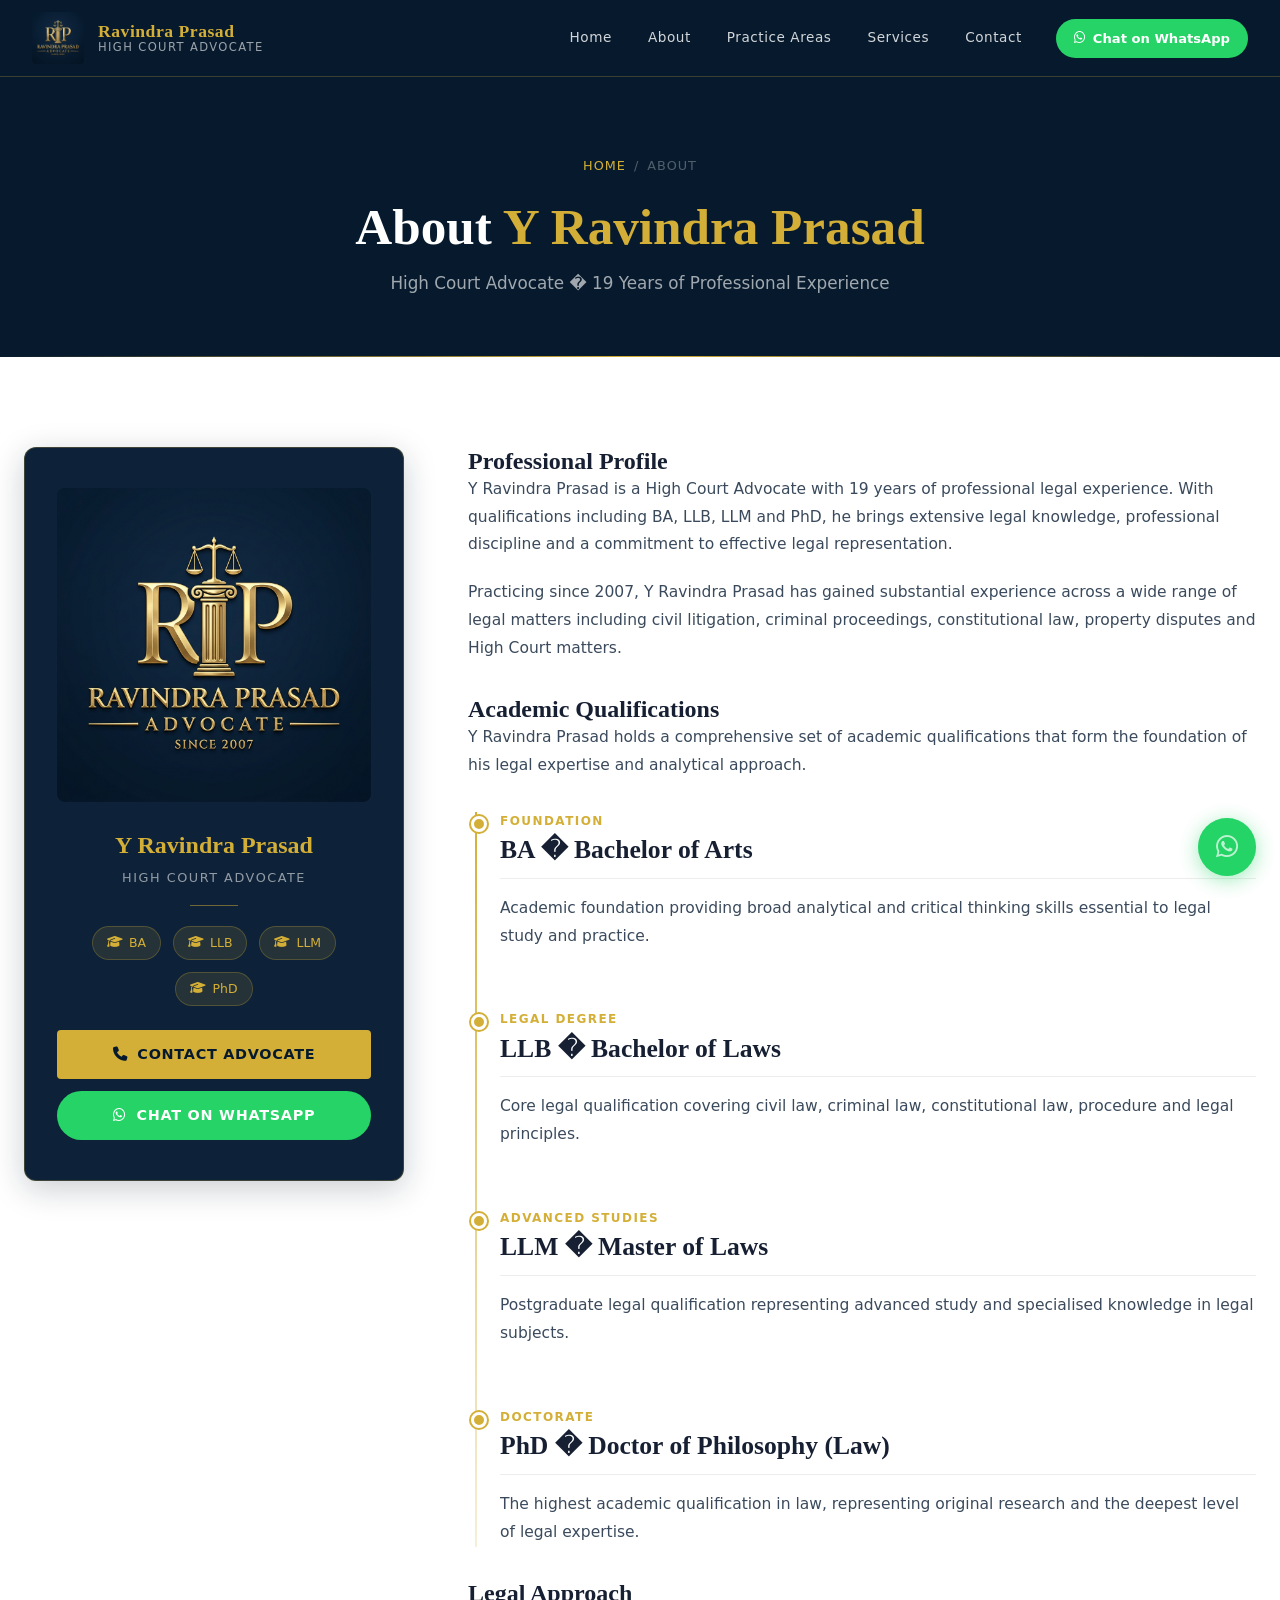
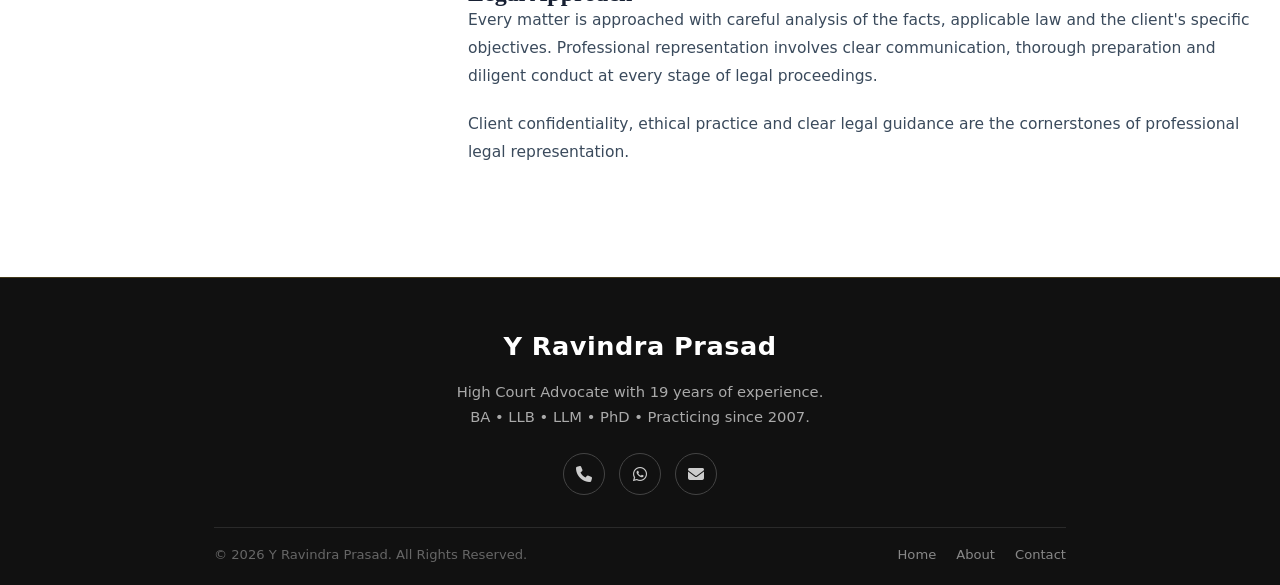
==== commit 13de611f: "Add files via upload footer changes" ====
--- a/about.html
+++ b/about.html
@@ -1,4 +1,4 @@
-<!DOCTYPE html>
+﻿<!DOCTYPE html>
 <html lang="en">
 <head>
     <meta charset="UTF-8">
@@ -163,42 +163,21 @@
 
 <!-- FOOTER -->
 <footer id="site-footer" role="contentinfo">
-    <div class="container">
-        <div class="footer-grid">
-            <div class="footer-brand">
-                <div class="footer-logo">
-                    <img src="./logo.jpg" alt="Ravindra Prasad Advocate" width="48" height="48">
-                    <div>
-                        <div class="footer-logo-name">Y Ravindra Prasad</div>
-                        <div class="footer-logo-title">High Court Advocate</div>
-                    </div>
-                </div>
-                <p class="footer-desc">BA + LLB + LLM + PhD � 19 Years of Experience � Practicing since 2007.</p>
-                
-            </div>
-            
-                        <div class="footer-col">
-                <h4>Quick Links</h4>
-                <nav class="footer-links" aria-label="Footer navigation">
-                    <a href="./index.html">Home</a>
-                    <a href="./about.html">About</a>
-                    <a href="./practice-areas.html">Practice Areas</a>
-                    <a href="./services.html">Services</a>
-                    <a href="./contact.html">Contact</a>
-                </nav>
-            </div>
-<div class="footer-col">
-                <h4>Contact</h4>
-                <div class="footer-contact-items">
-                    <div class="footer-contact-item"><i class="fa fa-phone" aria-hidden="true"></i><a href="tel:+919949218307">9949218307</a></div>
-                    <div class="footer-contact-item"><i class="fab fa-whatsapp" aria-hidden="true"></i><a href="https://wa.me/919949218307" target="_blank" rel="noopener noreferrer">9949218307</a></div>
-                    <div class="footer-contact-item"><i class="fa fa-envelope" aria-hidden="true"></i><a href="mailto:ravi1808@hotmail.com">ravi1808@hotmail.com</a></div>
-                </div>
-            </div>
+    <div class="simple-footer-inner">
+        <div class="simple-footer-name">Y Ravindra Prasad</div>
+        <p class="simple-footer-desc">High Court Advocate with 19 years of experience.<br>BA &bull; LLB &bull; LLM &bull; PhD &bull; Practicing since 2007.</p>
+        <div class="simple-footer-social">
+            <a href="tel:+919949218307" class="simple-footer-icon" aria-label="Call"><i class="fa fa-phone"></i></a>
+            <a href="https://wa.me/919949218307" target="_blank" rel="noopener noreferrer" class="simple-footer-icon" aria-label="WhatsApp"><i class="fab fa-whatsapp"></i></a>
+            <a href="mailto:ravi1808@hotmail.com" class="simple-footer-icon" aria-label="Email"><i class="fa fa-envelope"></i></a>
         </div>
-        <div class="footer-bottom">
-            <p class="footer-copy">&copy; 2026 Y Ravindra Prasad. All Rights Reserved.</p>
-            <p class="footer-legal">Information provided on this website is for general informational purposes and does not constitute legal advice.</p>
+        <div class="simple-footer-bottom">
+            <span>&copy; 2026 Y Ravindra Prasad. All Rights Reserved.</span>
+            <nav class="simple-footer-nav" aria-label="Footer navigation">
+                <a href="./index.html">Home</a>
+                <a href="./about.html">About</a>
+                <a href="./contact.html">Contact</a>
+            </nav>
         </div>
     </div>
 </footer>
--- a/site.css
+++ b/site.css
@@ -1109,3 +1109,79 @@
 .qual-badge i {
     font-size: 0.9rem;
 }
+
+/* ============================================================
+   SIMPLE FOOTER
+   ============================================================ */
+#site-footer {
+    background: #111;
+    color: #ccc;
+    padding: 0;
+}
+.simple-footer-inner {
+    max-width: 900px;
+    margin: 0 auto;
+    padding: 48px 24px 0;
+    text-align: center;
+}
+.simple-footer-name {
+    font-size: 1.6rem;
+    font-weight: 700;
+    color: #fff;
+    margin-bottom: 12px;
+    letter-spacing: 0.5px;
+}
+.simple-footer-desc {
+    font-size: 0.92rem;
+    color: #aaa;
+    line-height: 1.7;
+    max-width: 520px;
+    margin: 0 auto 24px;
+}
+.simple-footer-social {
+    display: flex;
+    justify-content: center;
+    gap: 14px;
+    margin-bottom: 32px;
+}
+.simple-footer-icon {
+    display: flex;
+    align-items: center;
+    justify-content: center;
+    width: 42px;
+    height: 42px;
+    border-radius: 50%;
+    border: 1px solid #444;
+    color: #ccc;
+    font-size: 1rem;
+    text-decoration: none;
+    transition: border-color 0.2s, color 0.2s, background 0.2s;
+}
+.simple-footer-icon:hover {
+    border-color: #c9a84c;
+    color: #c9a84c;
+    background: rgba(201,168,76,0.08);
+}
+.simple-footer-bottom {
+    border-top: 1px solid #2a2a2a;
+    padding: 16px 0 20px;
+    display: flex;
+    align-items: center;
+    justify-content: space-between;
+    font-size: 0.82rem;
+    color: #666;
+    flex-wrap: wrap;
+    gap: 8px;
+}
+.simple-footer-nav {
+    display: flex;
+    gap: 20px;
+}
+.simple-footer-nav a {
+    color: #888;
+    text-decoration: none;
+    transition: color 0.2s;
+}
+.simple-footer-nav a:hover {
+    color: #c9a84c;
+}
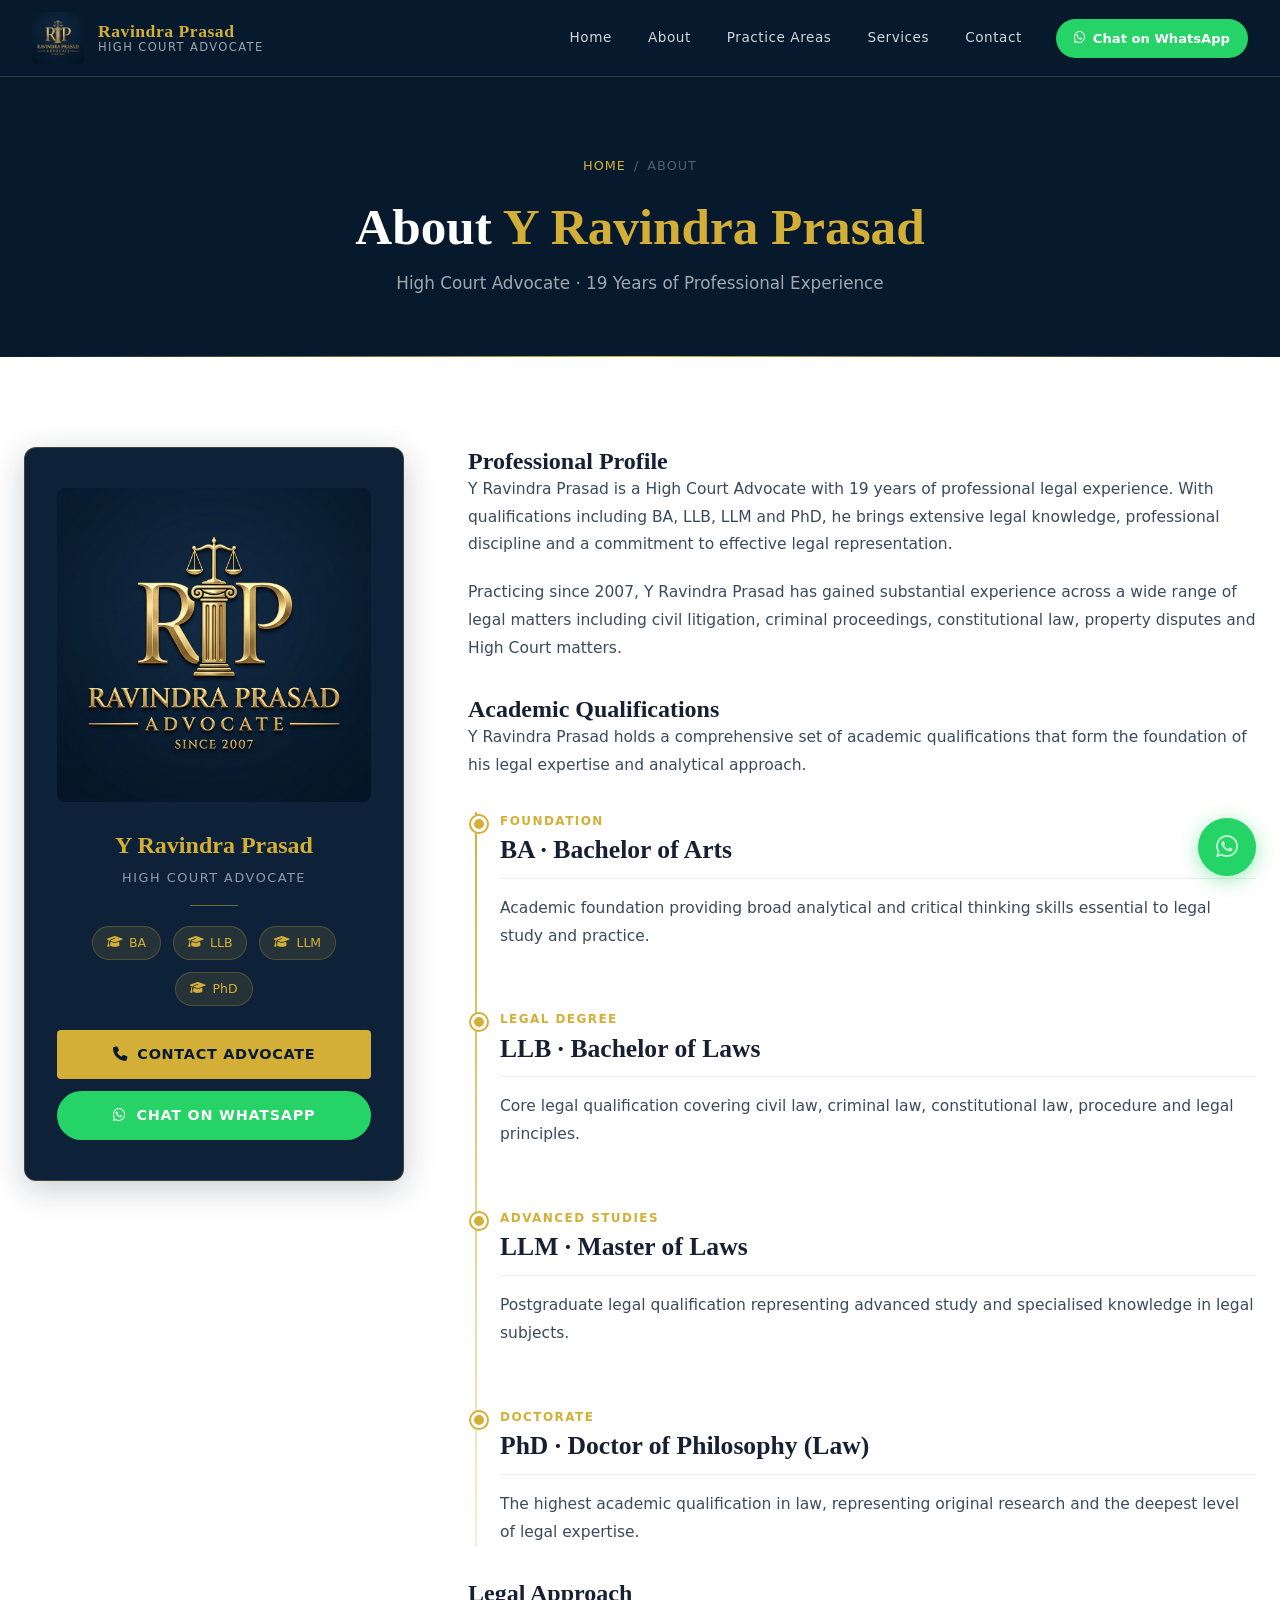
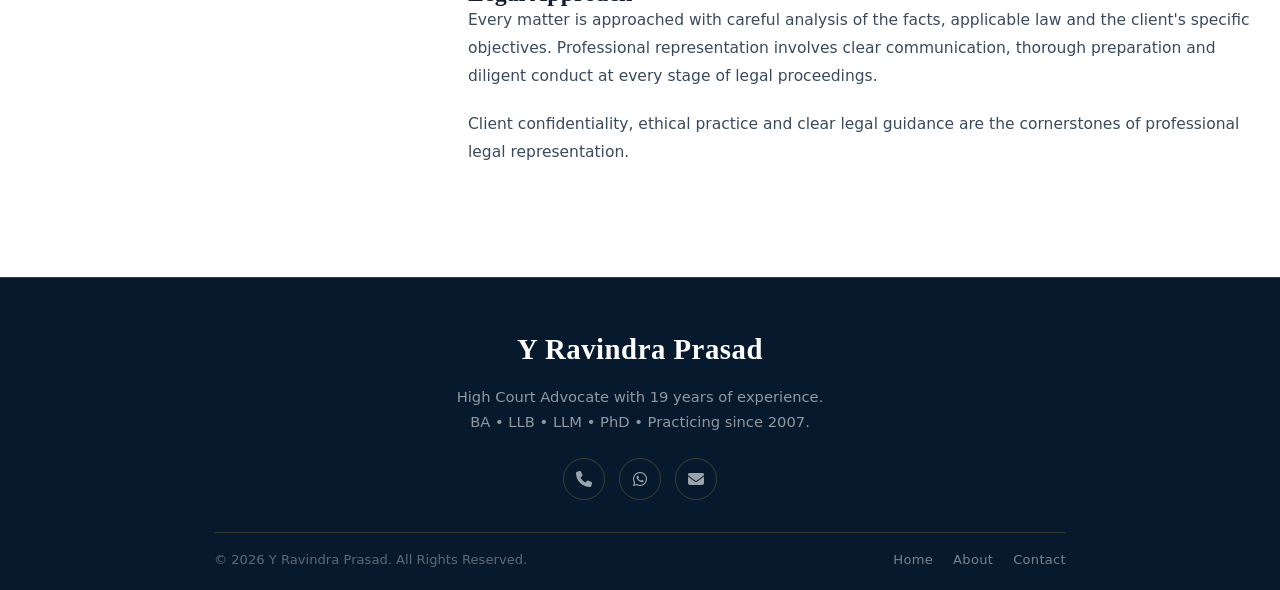
==== commit 2aeb8463: "Add files via upload footer new design" ====
--- a/about.html
+++ b/about.html
@@ -1,12 +1,12 @@
-﻿<!DOCTYPE html>
+<!DOCTYPE html>
 <html lang="en">
 <head>
     <meta charset="UTF-8">
     <meta name="viewport" content="width=device-width, initial-scale=1.0">
-    <meta name="description" content="About Y Ravindra Prasad � High Court Advocate with 19 years of experience. Qualifications: BA, LLB, LLM, PhD. Professional profile and legal approach.">
+    <meta name="description" content="About Y Ravindra Prasad &middot; High Court Advocate with 19 years of experience. Qualifications: BA, LLB, LLM, PhD. Professional profile and legal approach.">
     <meta property="og:title" content="About Y Ravindra Prasad | High Court Advocate">
     <meta name="robots" content="index, follow">
-    <title>About | Y Ravindra Prasad � High Court Advocate</title>
+    <title>About | Y Ravindra Prasad &middot; High Court Advocate</title>
     <link rel="stylesheet" href="https://cdnjs.cloudflare.com/ajax/libs/font-awesome/6.5.0/css/all.min.css" crossorigin="anonymous">
     <link rel="stylesheet" href="./site.css">
     <link rel="stylesheet" href="./responsive.css">
@@ -61,7 +61,7 @@
                 <span aria-current="page">About</span>
             </nav>
             <h1 id="about-page-title">About <span>Y Ravindra Prasad</span></h1>
-            <p>High Court Advocate � 19 Years of Professional Experience</p>
+            <p>High Court Advocate &middot; 19 Years of Professional Experience</p>
         </div>
     </section>
 
@@ -119,25 +119,25 @@
                             <div class="timeline-item fade-up" role="listitem">
                                 <div class="timeline-dot" aria-hidden="true"></div>
                                 <div class="timeline-year">Foundation</div>
-                                <h3 class="timeline-title">BA � Bachelor of Arts</h3>
+                                <h3 class="timeline-title">BA &middot; Bachelor of Arts</h3>
                                 <p class="timeline-body">Academic foundation providing broad analytical and critical thinking skills essential to legal study and practice.</p>
                             </div>
                             <div class="timeline-item fade-up" role="listitem">
                                 <div class="timeline-dot" aria-hidden="true"></div>
                                 <div class="timeline-year">Legal Degree</div>
-                                <h3 class="timeline-title">LLB � Bachelor of Laws</h3>
+                                <h3 class="timeline-title">LLB &middot; Bachelor of Laws</h3>
                                 <p class="timeline-body">Core legal qualification covering civil law, criminal law, constitutional law, procedure and legal principles.</p>
                             </div>
                             <div class="timeline-item fade-up" role="listitem">
                                 <div class="timeline-dot" aria-hidden="true"></div>
                                 <div class="timeline-year">Advanced Studies</div>
-                                <h3 class="timeline-title">LLM � Master of Laws</h3>
+                                <h3 class="timeline-title">LLM &middot; Master of Laws</h3>
                                 <p class="timeline-body">Postgraduate legal qualification representing advanced study and specialised knowledge in legal subjects.</p>
                             </div>
                             <div class="timeline-item fade-up" role="listitem">
                                 <div class="timeline-dot" aria-hidden="true"></div>
                                 <div class="timeline-year">Doctorate</div>
-                                <h3 class="timeline-title">PhD � Doctor of Philosophy (Law)</h3>
+                                <h3 class="timeline-title">PhD &middot; Doctor of Philosophy (Law)</h3>
                                 <p class="timeline-body">The highest academic qualification in law, representing original research and the deepest level of legal expertise.</p>
                             </div>
                         </div>
@@ -163,23 +163,23 @@
 
 <!-- FOOTER -->
 <footer id="site-footer" role="contentinfo">
-    <div class="simple-footer-inner">
-        <div class="simple-footer-name">Y Ravindra Prasad</div>
-        <p class="simple-footer-desc">High Court Advocate with 19 years of experience.<br>BA &bull; LLB &bull; LLM &bull; PhD &bull; Practicing since 2007.</p>
-        <div class="simple-footer-social">
-            <a href="tel:+919949218307" class="simple-footer-icon" aria-label="Call"><i class="fa fa-phone"></i></a>
-            <a href="https://wa.me/919949218307" target="_blank" rel="noopener noreferrer" class="simple-footer-icon" aria-label="WhatsApp"><i class="fab fa-whatsapp"></i></a>
-            <a href="mailto:ravi1808@hotmail.com" class="simple-footer-icon" aria-label="Email"><i class="fa fa-envelope"></i></a>
-        </div>
-        <div class="simple-footer-bottom">
-            <span>&copy; 2026 Y Ravindra Prasad. All Rights Reserved.</span>
-            <nav class="simple-footer-nav" aria-label="Footer navigation">
-                <a href="./index.html">Home</a>
-                <a href="./about.html">About</a>
-                <a href="./contact.html">Contact</a>
-            </nav>
-        </div>
+<div class="simple-footer-inner">
+    <div class="simple-footer-name">Y Ravindra Prasad</div>
+    <p class="simple-footer-desc">High Court Advocate with 19 years of experience.<br>BA &bull; LLB &bull; LLM &bull; PhD &bull; Practicing since 2007.</p>
+    <div class="simple-footer-social">
+        <a href="tel:+919949218307" class="simple-footer-icon" aria-label="Call"><i class="fa fa-phone"></i></a>
+        <a href="https://wa.me/919949218307" target="_blank" rel="noopener noreferrer" class="simple-footer-icon" aria-label="WhatsApp"><i class="fab fa-whatsapp"></i></a>
+        <a href="mailto:ravi1808@hotmail.com" class="simple-footer-icon" aria-label="Email"><i class="fa fa-envelope"></i></a>
     </div>
+    <div class="simple-footer-bottom">
+        <span>&copy; 2026 Y Ravindra Prasad. All Rights Reserved.</span>
+        <nav class="simple-footer-nav" aria-label="Footer navigation">
+            <a href="./index.html">Home</a>
+            <a href="./about.html">About</a>
+            <a href="./contact.html">Contact</a>
+        </nav>
+    </div>
+</div>
 </footer>
 
 <div id="float-wa" aria-label="WhatsApp quick contact">
--- a/site.css
+++ b/site.css
@@ -1111,12 +1111,15 @@
 }
 
 /* ============================================================
-   SIMPLE FOOTER
+/* ============================================================
+   SIMPLE FOOTER  — matches header colour & font style
    ============================================================ */
 #site-footer {
-    background: #111;
-    color: #ccc;
+    background: var(--navy);
+    color: rgba(255,255,255,0.6);
+    border-top: 1px solid var(--border-gold);
     padding: 0;
+    font-family: var(--font-body);
 }
 .simple-footer-inner {
     max-width: 900px;
@@ -1125,15 +1128,17 @@
     text-align: center;
 }
 .simple-footer-name {
-    font-size: 1.6rem;
+    font-family: var(--font-heading);
+    font-size: 1.8rem;
     font-weight: 700;
-    color: #fff;
+    color: var(--white);
     margin-bottom: 12px;
     letter-spacing: 0.5px;
 }
 .simple-footer-desc {
+    font-family: var(--font-body);
     font-size: 0.92rem;
-    color: #aaa;
+    color: rgba(255,255,255,0.55);
     line-height: 1.7;
     max-width: 520px;
     margin: 0 auto 24px;
@@ -1151,37 +1156,41 @@
     width: 42px;
     height: 42px;
     border-radius: 50%;
-    border: 1px solid #444;
-    color: #ccc;
+    border: 1px solid var(--border-gold);
+    color: rgba(255,255,255,0.6);
     font-size: 1rem;
     text-decoration: none;
-    transition: border-color 0.2s, color 0.2s, background 0.2s;
+    transition: var(--transition);
 }
 .simple-footer-icon:hover {
-    border-color: #c9a84c;
-    color: #c9a84c;
-    background: rgba(201,168,76,0.08);
+    border-color: var(--gold);
+    color: var(--gold);
+    background: rgba(212,175,55,0.1);
 }
 .simple-footer-bottom {
-    border-top: 1px solid #2a2a2a;
+    border-top: 1px solid rgba(212,175,55,0.2);
     padding: 16px 0 20px;
     display: flex;
     align-items: center;
     justify-content: space-between;
     font-size: 0.82rem;
-    color: #666;
+    color: rgba(255,255,255,0.35);
     flex-wrap: wrap;
     gap: 8px;
+    font-family: var(--font-body);
 }
 .simple-footer-nav {
     display: flex;
     gap: 20px;
 }
 .simple-footer-nav a {
-    color: #888;
+    color: rgba(255,255,255,0.45);
     text-decoration: none;
+    font-family: var(--font-body);
+    font-size: 0.82rem;
+    letter-spacing: 0.02em;
     transition: color 0.2s;
 }
 .simple-footer-nav a:hover {
-    color: #c9a84c;
-}
+    color: var(--gold);
+}
